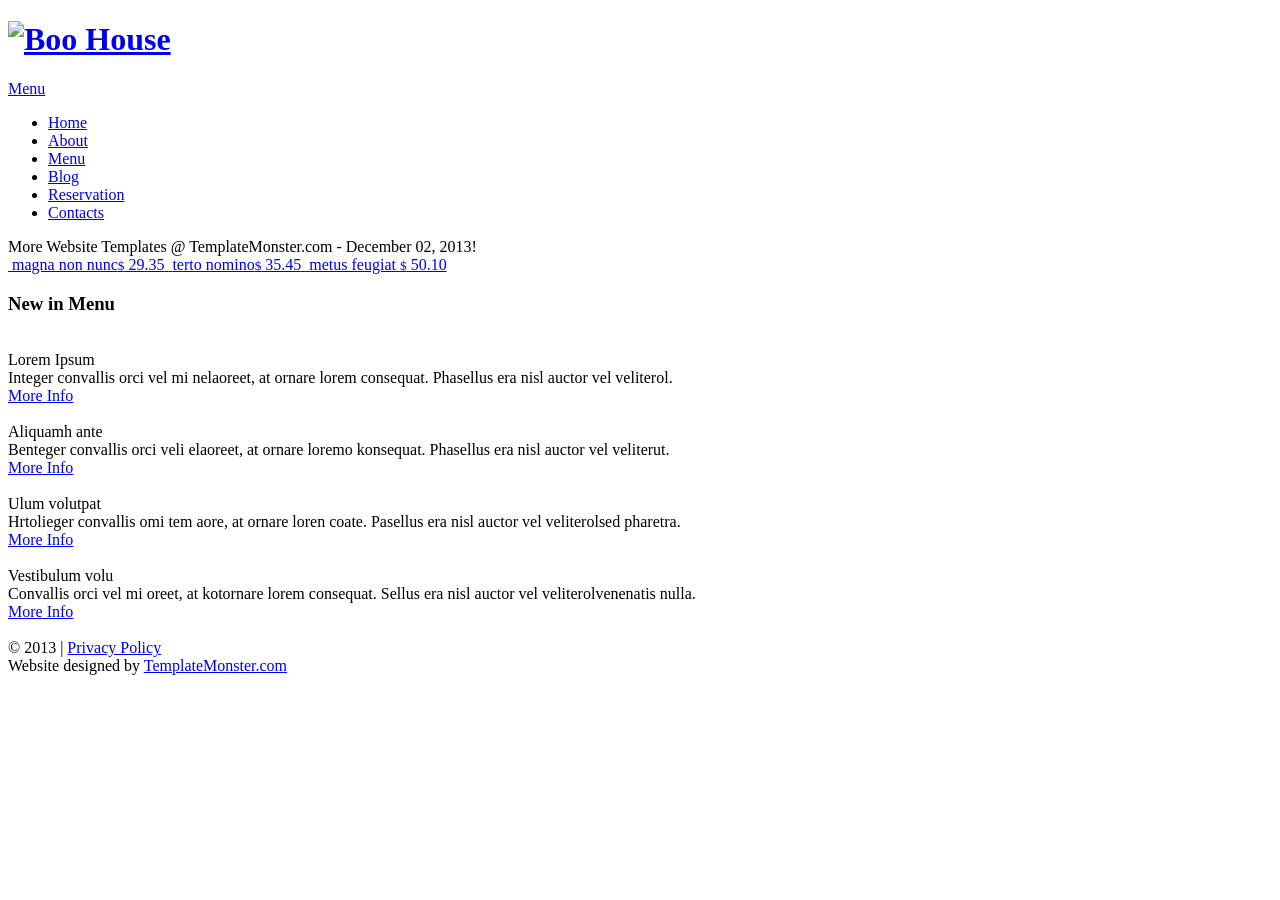
==== Template/index.html @ 310373a4 "Add files via upload" ====
<!DOCTYPE html>
<html lang="en">
     <head>
     <title>Home</title>
     <meta charset="utf-8">
     <link rel="icon" href="images/favicon.ico">
     <link rel="shortcut icon" href="images/favicon.ico" />
     <link rel="stylesheet" href="css/style.css">
     <script src="js/jquery.js"></script>
     <script src="js/jquery-migrate-1.1.1.js"></script>
     <script src="js/jquery.equalheights.js"></script>
     <script src="js/jquery.ui.totop.js"></script>
     <script src="js/jquery.easing.1.3.js"></script>
     <script>
        $(document).ready(function(){
          $( ".block1" ).mouseover(function() {
            $(this).addClass( "blur" );
          });
          $( ".block1" ).mouseout(function() {
            $(this).removeClass( "blur" );
          });
          $().UItoTop({ easingType: 'easeOutQuart' });
        }) 
     </script>
     <!--[if lt IE 8]>
       <div style=' clear: both; text-align:center; position: relative;'>
         <a href="http://windows.microsoft.com/en-US/internet-explorer/products/ie/home?ocid=ie6_countdown_bannercode">
           <img src="http://storage.ie6countdown.com/assets/100/images/banners/warning_bar_0000_us.jpg" border="0" height="42" width="820" alt="You are using an outdated browser. For a faster, safer browsing experience, upgrade for free today." />
         </a>
    <![endif]-->
    <!--[if lt IE 9]>
    
      <script src="js/html5shiv.js"></script>
      <link rel="stylesheet" media="screen" href="css/ie.css">
    <![endif]-->
    <!--[if lt IE 10]>
      <link rel="stylesheet" media="screen" href="css/ie1.css">
    <![endif]-->
    
     </head>
     <body class="page1">

<!--==============================header=================================-->
 <header> 
  <div class="container_12">
   <div class="grid_12"> 
    <div class="socials">
      <a href="#"></a>
      <a href="#"></a>
      <a href="#"></a>
      <a href="#" class="last"></a>
    </div>
    <h1><a href="index.html"><img src="images/logo.png" alt="Boo House"></a> </h1>
    <div class="menu_block">


    <nav id="bt-menu" class="bt-menu">
        <a href="#" class="bt-menu-trigger"><span>Menu</span></a>
        <ul>
          <li class="current bt-icon "><a href="index.html">Home</a></li>
         <li class="bt-icon"><a href="index-1.html">About</a></li>
         <li class="bt-icon"><a href="index-2.html">Menu</a></li>
         <li class="bt-icon"><a href="index-3.html">Blog</a></li>
         <li class="bt-icon"><a href="index-4.html">Reservation</a></li>
         <li class="bt-icon"><a href="index-5.html">Contacts</a></li>
        </ul>
      </nav>
    
 <div class="clear"></div>
</div>
<div class="clear"></div>
          </div>
      </div>
</header>

<!--==============================Content=================================-->

<div class="content"><div class="ic">More Website Templates @ TemplateMonster.com - December 02, 2013!</div>
<a href="index-2.html" class="block1">
  <img src="images/blur_img1.jpg" alt="">
  <span class="price"><span>magna non nunc</span><span><small>$</small> 29.35</span><strong></strong></span>
</a>
<a href="index-2.html" class="block1">
  <img src="images/blur_img2.jpg" alt="">
  <span class="price"><span>terto nomino</span><span><small>$</small> 35.45</span><strong></strong></span>
</a>
<a href="index-2.html" class="block1">
  <img src="images/blur_img3.jpg" alt="">
  <span class="price"><span>metus feugiat</span>
<span><small>$</small> 50.10</span><strong></strong></span>
</a>

  <div class="container_12">
    <div class="grid_12">
      <h3>New in Menu</h3>
    </div>
    <div class="grid_3">
      <div class="box maxheight">
        <img src="images/box_img1.jpg" alt="">
        <div class="title">Lorem Ipsum</div>
        Integer convallis orci vel mi nelaoreet, at ornare lorem consequat. Phasellus era nisl auctor vel veliterol. 
        <br>
        <a href="#">More Info</a>
      </div>
    </div>
    <div class="grid_3">
      <div class="box maxheight">
        <img src="images/box_img2.jpg" alt="">
        <div class="title">Aliquamh ante</div>
        Benteger convallis orci veli elaoreet, at ornare loremo konsequat. Phasellus era nisl auctor vel veliterut. 
        <br>
        <a href="#">More Info</a>
      </div>
    </div>
    <div class="grid_3">
      <div class="box maxheight">
        <img src="images/box_img3.jpg" alt="">
        <div class="title">Ulum volutpat</div>
        Hrtolieger convallis omi tem aore, at ornare loren coate. Pasellus era nisl auctor vel veliterolsed pharetra. 
        <br>
        <a href="#">More Info</a>
      </div>
    </div>
    <div class="grid_3">
      <div class="box maxheight">
        <img src="images/box_img4.jpg" alt="">
        <div class="title">Vestibulum volu</div>
        Convallis orci vel mi oreet, at kotornare lorem consequat. Sellus era nisl auctor vel veliterolvenenatis nulla. 
        <br>
        <a href="#">More Info</a>
      </div>
    </div>
  </div>
</div>

<!--==============================footer=================================-->

<footer>    
  <div class="container_12">
    <div class="grid_6 prefix_3">
      <a href="index.html" class="f_logo"><img src="images/f_logo.png" alt=""></a>
      <div class="copy">
      &copy; 2013 | <a href="#">Privacy Policy</a> <br> Website   designed by <a href="http://www.templatemonster.com/" rel="nofollow">TemplateMonster.com</a>
      </div>
    </div>
  </div>
</footer>
     <script>
      $(document).ready(function(){ 
         $(".bt-menu-trigger").toggle( 
          function(){
            $('.bt-menu').addClass('bt-menu-open'); 
          }, 
          function(){
            $('.bt-menu').removeClass('bt-menu-open'); 
          } 
        ); 
      }) 
    </script>
</body>
</html>
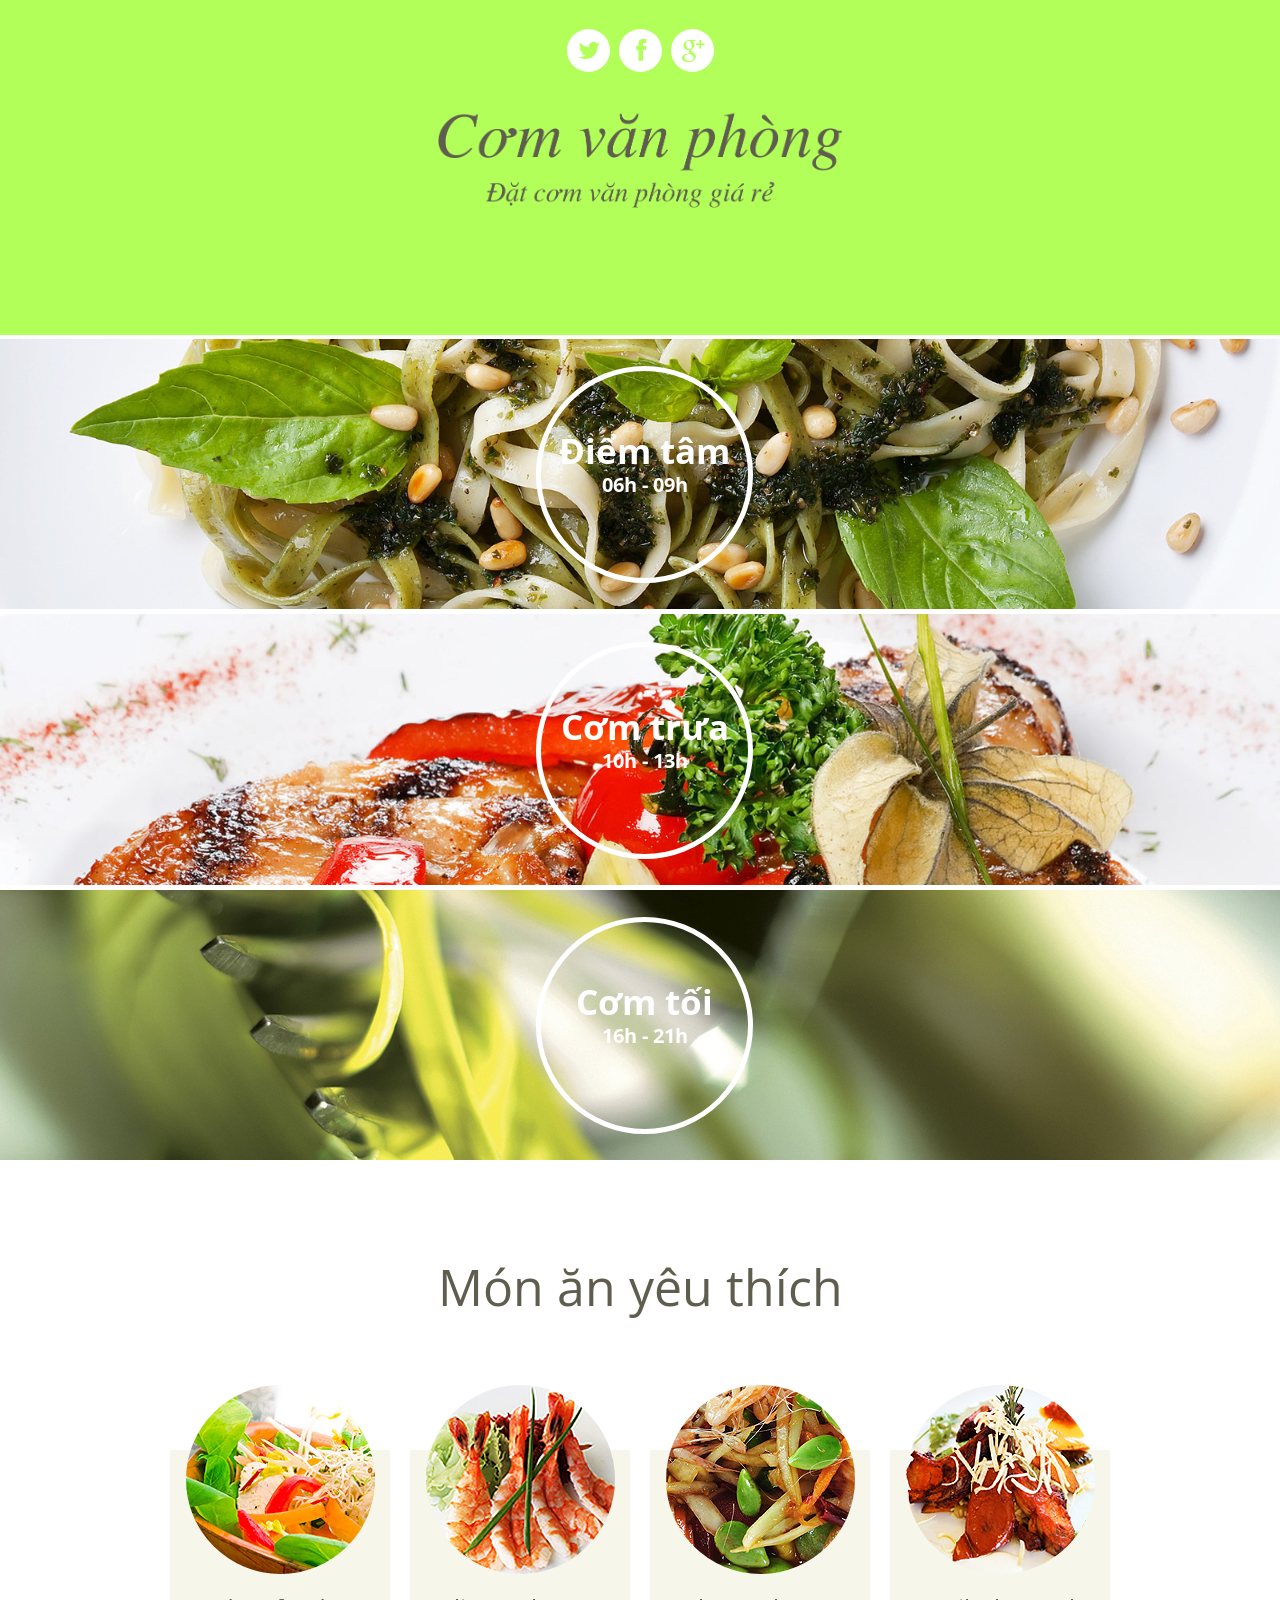
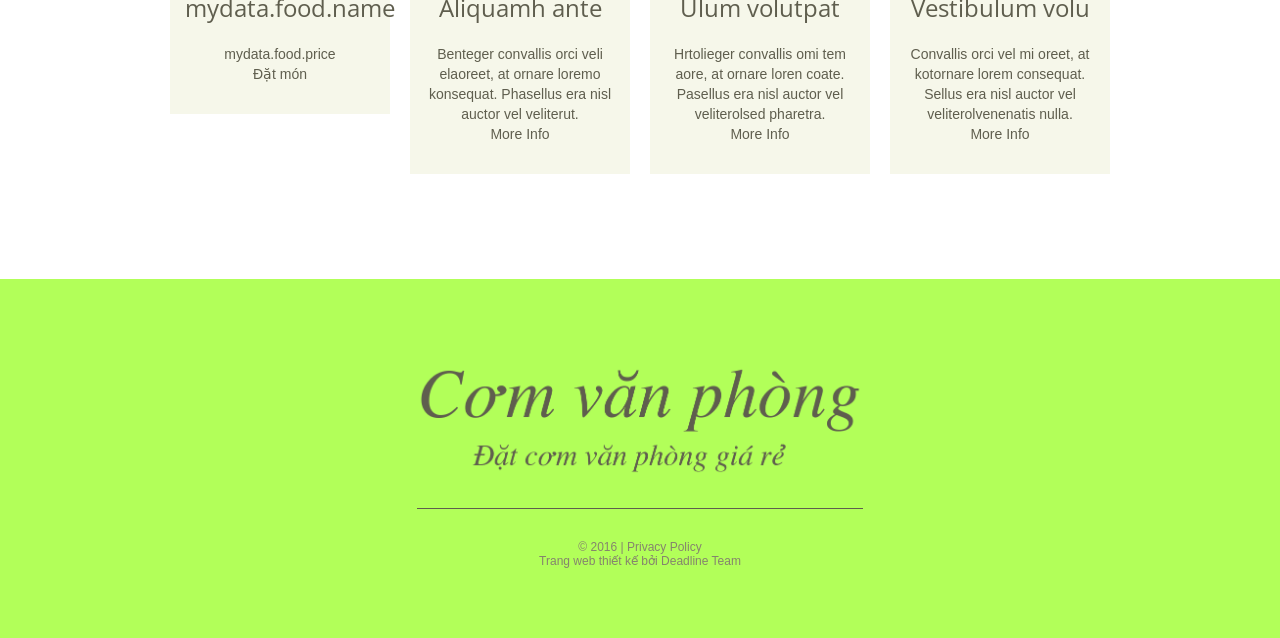
==== commit e08fea87: "Delete Cap Nhat Giao Dien" ====
--- a/Template/index.html
+++ b/Template/index.html
@@ -1,161 +1,159 @@
-<!DOCTYPE html>
-<html lang="en">
-     <head>
-     <title>Home</title>
-     <meta charset="utf-8">
-     <link rel="icon" href="images/favicon.ico">
-     <link rel="shortcut icon" href="images/favicon.ico" />
-     <link rel="stylesheet" href="css/style.css">
-     <script src="js/jquery.js"></script>
-     <script src="js/jquery-migrate-1.1.1.js"></script>
-     <script src="js/jquery.equalheights.js"></script>
-     <script src="js/jquery.ui.totop.js"></script>
-     <script src="js/jquery.easing.1.3.js"></script>
-     <script>
-        $(document).ready(function(){
-          $( ".block1" ).mouseover(function() {
-            $(this).addClass( "blur" );
-          });
-          $( ".block1" ).mouseout(function() {
-            $(this).removeClass( "blur" );
-          });
-          $().UItoTop({ easingType: 'easeOutQuart' });
-        }) 
-     </script>
-     <!--[if lt IE 8]>
-       <div style=' clear: both; text-align:center; position: relative;'>
-         <a href="http://windows.microsoft.com/en-US/internet-explorer/products/ie/home?ocid=ie6_countdown_bannercode">
-           <img src="http://storage.ie6countdown.com/assets/100/images/banners/warning_bar_0000_us.jpg" border="0" height="42" width="820" alt="You are using an outdated browser. For a faster, safer browsing experience, upgrade for free today." />
-         </a>
-    <![endif]-->
-    <!--[if lt IE 9]>
-    
-      <script src="js/html5shiv.js"></script>
-      <link rel="stylesheet" media="screen" href="css/ie.css">
-    <![endif]-->
-    <!--[if lt IE 10]>
-      <link rel="stylesheet" media="screen" href="css/ie1.css">
-    <![endif]-->
-    
-     </head>
-     <body class="page1">
-
-<!--==============================header=================================-->
- <header> 
-  <div class="container_12">
-   <div class="grid_12"> 
-    <div class="socials">
-      <a href="#"></a>
-      <a href="#"></a>
-      <a href="#"></a>
-      <a href="#" class="last"></a>
-    </div>
-    <h1><a href="index.html"><img src="images/logo.png" alt="Boo House"></a> </h1>
-    <div class="menu_block">
-
-
-    <nav id="bt-menu" class="bt-menu">
-        <a href="#" class="bt-menu-trigger"><span>Menu</span></a>
-        <ul>
-          <li class="current bt-icon "><a href="index.html">Home</a></li>
-         <li class="bt-icon"><a href="index-1.html">About</a></li>
-         <li class="bt-icon"><a href="index-2.html">Menu</a></li>
-         <li class="bt-icon"><a href="index-3.html">Blog</a></li>
-         <li class="bt-icon"><a href="index-4.html">Reservation</a></li>
-         <li class="bt-icon"><a href="index-5.html">Contacts</a></li>
-        </ul>
-      </nav>
-    
- <div class="clear"></div>
-</div>
-<div class="clear"></div>
-          </div>
-      </div>
-</header>
-
-<!--==============================Content=================================-->
-
-<div class="content"><div class="ic">More Website Templates @ TemplateMonster.com - December 02, 2013!</div>
-<a href="index-2.html" class="block1">
-  <img src="images/blur_img1.jpg" alt="">
-  <span class="price"><span>magna non nunc</span><span><small>$</small> 29.35</span><strong></strong></span>
-</a>
-<a href="index-2.html" class="block1">
-  <img src="images/blur_img2.jpg" alt="">
-  <span class="price"><span>terto nomino</span><span><small>$</small> 35.45</span><strong></strong></span>
-</a>
-<a href="index-2.html" class="block1">
-  <img src="images/blur_img3.jpg" alt="">
-  <span class="price"><span>metus feugiat</span>
-<span><small>$</small> 50.10</span><strong></strong></span>
-</a>
-
-  <div class="container_12">
-    <div class="grid_12">
-      <h3>New in Menu</h3>
-    </div>
-    <div class="grid_3">
-      <div class="box maxheight">
-        <img src="images/box_img1.jpg" alt="">
-        <div class="title">Lorem Ipsum</div>
-        Integer convallis orci vel mi nelaoreet, at ornare lorem consequat. Phasellus era nisl auctor vel veliterol. 
-        <br>
-        <a href="#">More Info</a>
-      </div>
-    </div>
-    <div class="grid_3">
-      <div class="box maxheight">
-        <img src="images/box_img2.jpg" alt="">
-        <div class="title">Aliquamh ante</div>
-        Benteger convallis orci veli elaoreet, at ornare loremo konsequat. Phasellus era nisl auctor vel veliterut. 
-        <br>
-        <a href="#">More Info</a>
-      </div>
-    </div>
-    <div class="grid_3">
-      <div class="box maxheight">
-        <img src="images/box_img3.jpg" alt="">
-        <div class="title">Ulum volutpat</div>
-        Hrtolieger convallis omi tem aore, at ornare loren coate. Pasellus era nisl auctor vel veliterolsed pharetra. 
-        <br>
-        <a href="#">More Info</a>
-      </div>
-    </div>
-    <div class="grid_3">
-      <div class="box maxheight">
-        <img src="images/box_img4.jpg" alt="">
-        <div class="title">Vestibulum volu</div>
-        Convallis orci vel mi oreet, at kotornare lorem consequat. Sellus era nisl auctor vel veliterolvenenatis nulla. 
-        <br>
-        <a href="#">More Info</a>
-      </div>
-    </div>
-  </div>
-</div>
-
-<!--==============================footer=================================-->
-
-<footer>    
-  <div class="container_12">
-    <div class="grid_6 prefix_3">
-      <a href="index.html" class="f_logo"><img src="images/f_logo.png" alt=""></a>
-      <div class="copy">
-      &copy; 2013 | <a href="#">Privacy Policy</a> <br> Website   designed by <a href="http://www.templatemonster.com/" rel="nofollow">TemplateMonster.com</a>
-      </div>
-    </div>
-  </div>
-</footer>
-     <script>
-      $(document).ready(function(){ 
-         $(".bt-menu-trigger").toggle( 
-          function(){
-            $('.bt-menu').addClass('bt-menu-open'); 
-          }, 
-          function(){
-            $('.bt-menu').removeClass('bt-menu-open'); 
-          } 
-        ); 
-      }) 
-    </script>
-</body>
+<!DOCTYPE html>
+<html lang="en">
+     <head>
+     <title>Home</title>
+     <meta charset="utf-8">
+     <link rel="icon" href="images/favicon.ico">
+     <link rel="shortcut icon" href="images/favicon.ico" />
+     <link rel="stylesheet" href="css/style.css">
+     <script src="js/jquery.js"></script>
+     <script src="js/jquery-migrate-1.1.1.js"></script>
+     <script src="js/jquery.equalheights.js"></script>
+     <script src="js/jquery.ui.totop.js"></script>
+     <script src="js/jquery.easing.1.3.js"></script>
+     <script>
+        $(document).ready(function(){
+          $( ".block1" ).mouseover(function() {
+            $(this).addClass( "blur" );
+          });
+          $( ".block1" ).mouseout(function() {
+            $(this).removeClass( "blur" );
+          });
+          $().UItoTop({ easingType: 'easeOutQuart' });
+        }) 
+     </script>
+     <!--[if lt IE 8]>
+       <div style=' clear: both; text-align:center; position: relative;'>
+         <a href="http://windows.microsoft.com/en-US/internet-explorer/products/ie/home?ocid=ie6_countdown_bannercode">
+           <img src="http://storage.ie6countdown.com/assets/100/images/banners/warning_bar_0000_us.jpg" border="0" height="42" width="820" alt="You are using an outdated browser. For a faster, safer browsing experience, upgrade for free today." />
+         </a>
+    <![endif]-->
+    <!--[if lt IE 9]>
+    
+      <script src="js/html5shiv.js"></script>
+      <link rel="stylesheet" media="screen" href="css/ie.css">
+    <![endif]-->
+    <!--[if lt IE 10]>
+      <link rel="stylesheet" media="screen" href="css/ie1.css">
+    <![endif]-->
+    
+     </head>
+     <body class="page1">
+
+<!--==============================header=================================-->
+ <header> 
+  <div class="container_12">
+   <div class="grid_12"> 
+    <div class="socials">
+      <a href="#"></a>
+      <a href="#"></a>
+      <a href="#"></a>
+    </div>
+    <h1><a href="index.html"><img src="images/logo.png" alt="Boo House"></a> </h1>
+    <div class="menu_block">
+
+
+    <nav id="bt-menu" class="bt-menu">
+        <a href="#" class="bt-menu-trigger"><span>Menu</span></a>
+        <ul>
+          <li class="current bt-icon "><a href="index.html">Trang chủ</a></li>
+         <li class="bt-icon"><a href="index_menu.html">Thực đơn</a></li>
+         
+         <li class="bt-icon"><a href="index_reservation.html">Đặt món</a></li>
+         <li class="bt-icon"><a href="index_contact.html">Liên hệ</a></li>
+        </ul>
+      </nav>
+    
+ <div class="clear"></div>
+</div>
+<div class="clear"></div>
+          </div>
+      </div>
+</header>
+
+<!--==============================Content=================================-->
+
+<div class="content">
+<a href="index_menu.html" class="block1">
+  <img src="images/blur_img1.jpg" alt="">
+  <span class="price"><span>Điểm tâm</span><span>06h - 09h</span><strong></strong></span>
+</a>
+<a href="index_menu.html" class="block1">
+  <img src="images/blur_img2.jpg" alt="">
+  <span class="price"><span>Cơm trưa</span><span>10h - 13h</span><strong></strong></span>
+</a>
+<a href="index_menu.html" class="block1">
+  <img src="images/blur_img3.jpg" alt="">
+  <span class="price"><span>Cơm tối</span>
+<span>16h - 21h</span><strong></strong></span>
+</a>
+
+  <div class="container_12">
+    <div class="grid_12">
+      <h3>Món ăn yêu thích</h3>
+    </div>
+    <div class="grid_3">
+      <div class="box maxheight">
+        <img src="images/box_img1.jpg" alt="mydata.food.img">
+        <div class="title">mydata.food.name</div>
+        mydata.food.price 
+        <br>
+        <a href="#">Đặt món</a>
+      </div>
+    </div>
+    <div class="grid_3">
+      <div class="box maxheight">
+        <img src="images/box_img2.jpg" alt="">
+        <div class="title">Aliquamh ante</div>
+        Benteger convallis orci veli elaoreet, at ornare loremo konsequat. Phasellus era nisl auctor vel veliterut. 
+        <br>
+        <a href="#">More Info</a>
+      </div>
+    </div>
+    <div class="grid_3">
+      <div class="box maxheight">
+        <img src="images/box_img3.jpg" alt="">
+        <div class="title">Ulum volutpat</div>
+        Hrtolieger convallis omi tem aore, at ornare loren coate. Pasellus era nisl auctor vel veliterolsed pharetra. 
+        <br>
+        <a href="#">More Info</a>
+      </div>
+    </div>
+    <div class="grid_3">
+      <div class="box maxheight">
+        <img src="images/box_img4.jpg" alt="">
+        <div class="title">Vestibulum volu</div>
+        Convallis orci vel mi oreet, at kotornare lorem consequat. Sellus era nisl auctor vel veliterolvenenatis nulla. 
+        <br>
+        <a href="#">More Info</a>
+      </div>
+    </div>
+  </div>
+</div>
+
+<!--==============================footer=================================-->
+
+<footer>    
+  <div class="container_12">
+    <div class="grid_6 prefix_3">
+      <a href="index.html" class="f_logo"><img src="images/f_logo.png" alt=""></a>
+      <div class="copy">
+      &copy; 2016 | Privacy Policy <br> Trang web thiết kế bởi <a href="https://www.facebook.com/ThaiNguyen1708" rel="nofollow">Deadline Team</a>
+      </div>
+    </div>
+  </div>
+</footer>
+     <script>
+      $(document).ready(function(){ 
+         $(".bt-menu-trigger").toggle( 
+          function(){
+            $('.bt-menu').addClass('bt-menu-open'); 
+          }, 
+          function(){
+            $('.bt-menu').removeClass('bt-menu-open'); 
+          } 
+        ); 
+      }) 
+    </script>
+</body>
 </html>
--- a/Template/css/style.css
+++ b/Template/css/style.css
@@ -0,0 +1,1194 @@
+/**/
+@import url(//fonts.googleapis.com/css?family=Open+Sans:300,400,700);
+/*       'Open Sans', sans-serif     */
+
+
+@import "../css/reset.css";
+@import "../css/grid.css";
+@import "../css/menu.css";
+
+@import "../css/font-awesome.css";
+
+input {
+	outline:  none !important;
+	border-radius: 0 !important;	 
+}
+
+
+html {
+	width: 100%;
+}
+
+ a[href^="tel:"] {
+color: inherit;
+text-decoration:none;
+}
+
+* {
+	-webkit-text-size-adjust: none;
+}
+
+
+body {
+	font: 14px/20px  Arial, Helvetica, sans-serif;
+	color:#5f5e4e;
+	background-color: #B2FF59;
+	position:relative;
+	min-width:960px;
+}
+
+.ic {
+	border:0;
+	float:right;
+	background:#fff;
+	color:#f00;
+	width:50%;
+	line-height:10px;
+	font-size:10px;
+	margin:-220% 0 0 0;
+	overflow:hidden;
+	padding:0
+}
+
+h1, h2, h3, h4, h5, h6 {
+	font-weight: normal;
+	font-family: 'Open Sans', sans-serif ;
+	color: #009fb3;
+
+}
+
+h3 {
+	font-size: 50px;
+	line-height: 50px;
+	color: #5f5e4e;
+	padding-top: 98px;
+	margin-bottom: 49px;
+}
+
+.page1 h3 {
+	text-align: center;
+	padding-top: 97px;
+	margin-bottom: 138px;
+}
+
+h3.head1 {
+	text-align: center;
+	padding-top: 91px;
+	margin-bottom: 136px;
+}
+
+h3.head2 {
+	text-align: center;
+	padding-top: 96px;
+	margin-bottom: 47px;
+}
+
+h3.head3 {
+	font-size: 36px;
+	padding-top: 93px;
+	margin-bottom: 42px;
+}
+
+ul.list+h3.head3 {
+	padding-top: 40px;
+}
+
+p {
+	margin-bottom: 20px;
+}
+
+img {
+	max-width: 100%;
+}
+
+address {
+	font-style: normal;
+}
+ul {
+	padding: 0;
+	margin: 0;
+	list-style: none;
+}
+
+ul.list {
+	padding-top: 3px;
+}
+
+ul.list li {
+	padding-left: 33px;
+	background: url(../images/marker.png) 0 6px no-repeat;
+
+}
+ul.list li+li {
+
+}
+
+/*links*/
+
+a {
+	text-decoration: none;
+	color: inherit;
+	outline: none;
+	transition: 0.5s ease;
+	-o-transition: 0.5s ease;
+	-webkit-transition: 0.5s ease;
+}
+
+a:hover {
+	color: #d9c381;
+	
+}
+
+/*preclass*/
+
+.mb0 {
+	margin-bottom: 0px !important;
+}
+.m0 {
+	margin: 0 !important;
+}
+
+.mb1  {
+	margin-bottom: 25px !important;
+}
+
+.ind1 {
+	margin-top: 11px;
+}
+
+.pad0 {
+	padding: 0 !important;
+}
+
+
+.pt0 {
+	padding-top: 0;
+}
+
+.img_inner {
+	max-width: 100%;
+	 -moz-box-sizing: border-box;
+ -webkit-box-sizing: border-box;
+ -o-box-sizing: border-box;
+ box-sizing: border-box;
+	margin-bottom: 19px;
+ position: relative;
+}
+
+.fleft {
+	float: left;
+	margin-right: 20px;
+	margin-top: 5px;	
+	margin-bottom: 0px;
+}
+
+.page1 .fleft {
+	margin-top: 1px;
+	margin-right: 22px;
+}
+
+.fright {
+	float: right !important;
+
+}
+
+.upp {
+	text-transform: uppercase;
+}
+
+.alright {
+	text-align: right;
+}
+.center {
+	text-align: center;
+}
+.wrapper, .extra_wrapper {
+	overflow: hidden;
+}
+.clear {
+	float: none !important;
+	clear: both;
+}
+
+
+/*header*/
+
+header {
+	display: block;
+	position: relative;
+	z-index: 999;
+	padding: 29px 0 21px;
+}
+
+
+h1 {
+	float: none;
+	z-index: 999;
+	font-size: 0;
+	text-align: center;
+	line-height: 0;
+	margin-bottom: 58px;
+
+}
+h1 a {
+	display: inline-block;
+	overflow: hidden;
+	width: 424px;
+	height: 126px;
+	text-indent: -999px;
+	transition: 0s ease;
+
+	-o-transition: 0s ease;
+	-webkit-transition: 0s ease;
+}
+
+h1 a img {
+	display: block;	
+}
+
+.socials {
+	margin-bottom: 27px;
+	text-align: center;
+	font-size: 0;
+	line-height: 0;
+}
+
+.socials a {
+	position: relative;
+	margin: 0 4px 0 5px;
+	border-radius: 500px;
+	background-color: #fff;
+	display: inline-block;
+	width: 43px;
+	height: 43px;
+	  color: #B2FF59;
+	  font: 24px/43px FontAwesome;
+}
+
+.socials a:first-child:after {
+	  content: '';
+	  font: 24px/43px FontAwesome;
+	  color: #B2FF59;
+	  width: 43px;
+	  height: 43px;
+	  text-align: center;
+	  position: absolute;
+	  left: 0;
+	  top: 0;
+	  z-index: 999;
+}
+
+.socials a:first-child+a:after {
+	  content: '';
+
+}
+
+.socials a:first-child+a+a:after {
+	  content: ' ';
+
+}
+
+
+.socials a.last {
+	background: url(../images/pint.png) center 0 no-repeat #fff;
+}
+
+.socials a:hover {
+	opacity: 0.5;
+}
+
+/*Content*/
+
+
+.content {
+	background-color: #fff;
+	padding-bottom: 113px;
+}
+
+.page1 .content {
+	padding-top: 4px;
+	padding-bottom: 105px;
+
+}
+
+.block1 {
+	margin-bottom: 5px;
+	position: relative;
+	text-align: center;
+	overflow: hidden;
+	display: block;
+}
+
+
+
+
+
+.block1 .price {
+	-moz-box-sizing: border-box;
+ -webkit-box-sizing: border-box;
+ -o-box-sizing: border-box;
+ box-sizing: border-box;
+	padding: 70px 0 67px;
+	left: 50%;
+	height: 217px;
+	display: block;
+	top: 50%;
+	overflow: hidden;
+	margin-top: -108px;
+	margin-left: -104px;
+	font: bold 35px/20px 'Open Sans', sans-serif;
+	color: #fff;
+	width: 217px;
+	position: absolute;
+	border: 5px solid #fff;
+	border-radius: 500px;
+}
+
+.block1 .price span+span {
+	padding-top: 14px;
+	font-size: 20px;
+	display: block;
+}
+
+.block1 .price small {
+font-size: 30px;
+position: relative;
+top: 2px;
+}
+
+.block1 .price * {
+	position: relative;
+	z-index: 10;
+}
+
+.block1 .price strong {
+	z-index: 0;
+	display: block;
+	position: absolute;
+	left: 0;
+	top: 0;
+	width: 100%;
+	border-radius: 500px;	
+	opacity: 0;
+	right: 0;
+	height: 100%;
+	background: url(../images/overlay.png) 0 0 repeat;
+	transition: 0.5s ease;
+	-o-transition: 0.5s ease;
+	-webkit-transition: 0.5s ease;
+}
+
+.block1:hover .price strong {
+	opacity: 1;
+
+}
+
+.block1:hover .price {
+	color: #4f4f4f;
+}
+
+.block1 img {
+	transition: 0.5s ease;
+	-o-transition: 0.5s ease;
+	-webkit-transition: 0.5s ease;
+}
+
+.block1.blur  img {
+	filter: url(../js/blur.svg#blur);
+}
+
+.block1:hover img {
+	-webkit-filter: blur(3px); 
+	-moz-filter: blur(3px); 
+	-o-filter: blur(3px); 
+	-ms-filter: blur(3px); 
+	filter:progid:DXImageTransform.Microsoft.Blur(PixelRadius='3'); 
+	filter: blur(3px)
+}
+
+.box {
+	padding: 0 15px 30px;
+	text-align: center;
+	background-color: #f6f7ea;
+}
+
+
+.box img {
+	border-radius: 500px;
+	margin-top: -65px;
+}
+
+.box .title {
+	padding-top: 24px;
+	margin-bottom: 26px;
+	font: 24px/20px 'Open Sans', sans-serif;
+}
+
+.box>div>a {
+	position: relative;
+	display: inline-block;
+	margin-top: 24px;
+	font: 300 16px/20px 'Open Sans', sans-serif;
+}
+
+.box>div>a:after {
+	display: block;
+	position: absolute;
+	content: '';
+	background: url(../images/link_marker.png) right 0 no-repeat;
+	right: -27px;
+	width: 16px;
+	height: 8px;
+	padding-right: 20px;
+	top: 7px;
+}
+
+.col1 {
+	color: #b39f63;
+}
+
+.col1 span a {
+	color: #000;
+}
+
+.col1 span a:hover {
+	color: inherit;
+}
+
+a.col1:hover, .col1>a:hover {
+	color: #000;
+}
+
+.pad1 {
+	padding-right: 40px;
+}
+
+.nav {
+	font-size: 0;
+	text-align: center;
+	line-height: 0;
+	margin-bottom: 3px;
+}
+
+.nav li {
+	margin: 0 11px;
+	display: inline-block;
+	font: 18px/20px 'Open Sans', sans-serif;
+}
+
+.nav li.selected {
+	color: #d9c381;
+}
+
+.col2 {
+	color: #d9c381;
+}
+
+.col3{
+	color: #5f5e4e;
+}
+
+.tab-content:after {
+	clear: both;
+}
+
+.col3 a:hover {
+	color: #d9c381;
+}
+.div-tabs  {
+	text-align: center;
+}
+
+.div-tabs .clear {
+}
+.div-tabs a.gal  {
+	margin-top: 52px;
+	
+	margin-bottom: 23px;
+}
+
+.div-tabs a.gal img {
+	border: 1px solid #f7f8ed;
+	border-radius: 500px;
+}
+
+.post {
+	overflow: hidden;
+}
+
+.post .fleft {
+	margin-top: 4px;
+}
+.post+.post {
+	margin-top: 53px;
+}
+.post .title {
+	font: 18px/20px 'Open Sans', sans-serif;
+	margin-bottom: 7px;
+}
+
+a.link1 {
+	font: 300 16px/20px 'Open Sans', sans-serif;
+	display: inline-block;
+	margin-top: 15px;
+}
+
+.post time {
+	position: relative;
+	top: 2px;
+}
+.post .col1 {
+	margin-bottom: 19px;
+}
+
+.post .col1 span {
+	display: inline-block;
+	background-color: #e9ddb7;
+	width: 1px;
+	height: 15px;
+	position: relative;
+	top: 4px;
+	margin: 0px 8px 0 8px;
+}
+
+.cont_phone {
+	color: #d9c381;
+	position: relative;
+	top: -1px;
+	font:  16px/20px 'Open Sans', sans-serif;
+}
+
+a.reserv {
+	color: #f6f7ea;
+	display: inline-block;
+	background-color: #9b9a87;
+	padding: 29px 20px 28px 18px;
+	margin-top: 54px;
+	font:  27px/27px 'Open Sans', sans-serif;
+}
+
+a.reserv:hover {
+	background-color: #D7D7B1;
+	color: #9b9a87;
+}
+
+a.reserv span {
+	font-size: 50px;
+	position: relative;
+	display: inline-block;
+	top: -4px;
+	margin-right: 2px;
+}
+
+.hours {
+	padding-left: 80px;
+	margin-top: 105px;
+	position: relative;
+	padding-top: 33px;
+	padding-bottom: 32px;
+	background-color: #f6f7ea;
+}
+
+.hours  div {
+	position: relative;
+	z-index: 10;
+}
+
+.hours  .title {
+	background-color: #f6f7ea;
+filter: progid:DXImageTransform.Microsoft.BasicImage(rotation=3);
+    -webkit-transform: rotate(-90deg); /* Chrome y Safari */
+   -moz-transform: rotate(-90deg); /* Firefox */
+	font:  36px/36px 'Open Sans', sans-serif;
+	position: absolute;
+	z-index: 1;
+	bottom: 0;
+	display: block;
+	left: 55px;
+	color: #85846d;
+	top: 0px;
+}
+
+.hours +h3.head3 {
+	padding-top: 41px;
+	padding-left: 24px;
+}
+
+.news {
+	overflow: hidden;
+	padding-top: 1px;
+}
+
+.news+.news {
+	margin-top: 23px;
+	padding-top: 20px;
+	border-top: 1px solid #f6f7ea;
+}
+
+.news time {
+	-moz-box-sizing: border-box;
+ -webkit-box-sizing: border-box;
+ -o-box-sizing: border-box;
+ box-sizing: border-box;
+	float: left;
+	padding-top: 9px;
+	display: block;
+	width: 57px;
+	margin-top: 5px;
+	color: #85846d;
+	height: 57px;
+	margin-right: 22px;
+	background-color: #f6f7ea;
+	border-radius: 500px;
+	text-align: center;
+}
+
+.news time span {display: block;
+	margin-top: -2px;
+font-size: 18px;}
+
+
+
+a.gal {
+	display: block;
+	position: relative;
+	
+	
+}
+
+a.gal span {
+	transition: 0.5s ease;
+	-o-transition: 0.5s ease;
+	-webkit-transition: 0.5s ease;
+	display: block;
+	position: absolute;
+	left: 0;
+	right: 0;
+	top: 0;
+	bottom: 0;
+	background: url(../images/magnify.png) -100% center no-repeat;
+}
+
+a.gal:hover span {
+	background-position: center center;
+}
+/****Map***/
+
+.map {
+}
+
+.map figure {
+
+	width: 100%;
+		 -moz-box-sizing: border-box;
+ -webkit-box-sizing: border-box;
+ -o-box-sizing: border-box;
+ box-sizing: border-box;
+ display: block;
+margin-bottom: 43px;
+
+}
+.map figure iframe {
+	width: 100%;
+	height: 325px;
+	max-width: 100%;
+}
+
+
+.map address {
+	overflow: hidden;
+	margin-bottom: 18px;
+
+}
+
+
+address dt {
+	margin-bottom: 20px;
+}
+
+
+address dd span {
+	min-width: 85px;
+	display: inline-block;
+	text-align: left;
+}
+
+#map {
+	width: 100%;
+	margin-top: 106px;
+	height: 350px;
+}
+
+.contact h3.head3 {
+	padding-top: 58px;
+	margin-bottom: 44px;
+}
+
+a.col2:hover {
+	color: #000;
+}
+
+/************Footer***********/
+
+footer {
+	padding: 75px 0 70px;
+	display: block;
+	color: #85846d;
+	font-size: 12px;
+	line-height: 14px;
+	text-align: center;
+}
+
+footer a:hover {
+	color: #5f5e4e;
+}
+
+.f_logo {
+	display: inline-block;
+	margin-bottom: 28px;
+}
+
+
+.copy {
+	padding-top: 31px;
+	margin: 0 7px;
+	border-top: 1px solid #5f5e4e;
+
+}
+
+#toTop {
+    background: url("../images/totop.png") no-repeat scroll left 0 rgba(0, 0, 0, 0);
+    border: medium none;
+    bottom: 70px;
+    display: none;
+    height: 55px;
+    width: 55px;
+    left: 58%;
+    margin-left: 500px;
+    overflow: hidden;
+    position: fixed;
+    text-decoration: none;
+    text-indent: -999px;
+    transition: all 0s ease 0s;
+    z-index: 20;
+}
+#toTop:hover {
+    background-position: right 0;
+    outline: medium none;
+}
+#TABLE_1 {
+    box-sizing: border-box;
+    color: rgb(51, 51, 51);
+    height: 105px;
+    max-width: 100%;
+    width: 940px;
+    perspective-origin: 470px 52.5px;
+    transform-origin: 470px 52.5px;
+    background: rgb(223, 223, 221) none repeat scroll 0% 0% / auto padding-box border-box;
+    border-spacing: 1px 1px;
+    font: normal normal normal normal 13px / 18.5714px Arial;
+    outline: rgb(51, 51, 51) none 0px;
+}/*#TABLE_1*/
+
+#THEAD_2 {
+    box-sizing: border-box;
+    color: rgb(51, 51, 51);
+    height: 36px;
+    width: 940px;
+    perspective-origin: 470px 18px;
+    transform-origin: 470px 18px;
+    border: 0px none rgb(128, 128, 128);
+    border-spacing: 1px 1px;
+    font: normal normal normal normal 13px / 18.5714px Arial;
+    outline: rgb(51, 51, 51) none 0px;
+}/*#THEAD_2*/
+
+#TR_3 {
+    box-sizing: border-box;
+    color: rgb(51, 51, 51);
+    height: 34px;
+    vertical-align: middle;
+    width: 940px;
+    perspective-origin: 470px 17px;
+    transform-origin: 470px 17px;
+    border: 0px none rgb(128, 128, 128);
+    border-spacing: 1px 1px;
+    font: normal normal normal normal 13px / 18.5714px Arial;
+    outline: rgb(51, 51, 51) none 0px;
+}/*#TR_3*/
+
+#TH_4 {
+    box-sizing: border-box;
+    color: rgb(51, 51, 51);
+    height: 34px;
+    text-align: left;
+    vertical-align: middle;
+    width: 567px;
+    perspective-origin: 283.5px 17px;
+    transform-origin: 283.5px 17px;
+    background: rgb(238, 238, 238) none repeat scroll 0% 0% / auto padding-box border-box;
+    border-top: 0px none rgb(51, 51, 51);
+    border-right: 0px none rgb(51, 51, 51);
+    border-bottom: 0px solid rgb(221, 221, 221);
+    border-left: 0px none rgb(51, 51, 51);
+    border-spacing: 1px 1px;
+    font: normal normal bold normal 13px / 18.5714px Arial;
+    outline: rgb(51, 51, 51) none 0px;
+    padding: 8px 8px 8px 10px;
+}/*#TH_4*/
+
+#TH_5 {
+    box-sizing: border-box;
+    color: rgb(51, 51, 51);
+    height: 34px;
+    vertical-align: middle;
+    width: 117px;
+    perspective-origin: 58.5px 17px;
+    transform-origin: 58.5px 17px;
+    background: rgb(238, 238, 238) none repeat scroll 0% 0% / auto padding-box border-box;
+    border-top: 0px none rgb(51, 51, 51);
+    border-right: 0px none rgb(51, 51, 51);
+    border-bottom: 0px solid rgb(221, 221, 221);
+    border-left: 0px none rgb(51, 51, 51);
+    border-spacing: 1px 1px;
+    font: normal normal bold normal 13px / 18.5714px Arial;
+    outline: rgb(51, 51, 51) none 0px;
+    padding: 8px;
+}/*#TH_5*/
+
+#TH_6 {
+    box-sizing: border-box;
+    color: rgb(51, 51, 51);
+    height: 34px;
+    vertical-align: middle;
+    width: 133px;
+    perspective-origin: 66.5px 17px;
+    transform-origin: 66.5px 17px;
+    background: rgb(238, 238, 238) none repeat scroll 0% 0% / auto padding-box border-box;
+    border-top: 0px none rgb(51, 51, 51);
+    border-right: 0px none rgb(51, 51, 51);
+    border-bottom: 0px solid rgb(221, 221, 221);
+    border-left: 0px none rgb(51, 51, 51);
+    border-spacing: 1px 1px;
+    font: normal normal bold normal 13px / 18.5714px Arial;
+    outline: rgb(51, 51, 51) none 0px;
+    padding: 8px;
+}/*#TH_6*/
+
+#TH_7 {
+    box-sizing: border-box;
+    color: rgb(51, 51, 51);
+    height: 34px;
+    vertical-align: middle;
+    width: 118px;
+    perspective-origin: 59px 17px;
+    transform-origin: 59px 17px;
+    background: rgb(238, 238, 238) none repeat scroll 0% 0% / auto padding-box border-box;
+    border-top: 0px none rgb(51, 51, 51);
+    border-right: 0px none rgb(51, 51, 51);
+    border-bottom: 0px solid rgb(221, 221, 221);
+    border-left: 0px none rgb(51, 51, 51);
+    border-spacing: 1px 1px;
+    font: normal normal bold normal 13px / 18.5714px Arial;
+    outline: rgb(51, 51, 51) none 0px;
+    padding: 8px;
+}/*#TH_7*/
+
+#TBODY_8 {
+    box-sizing: border-box;
+    color: rgb(51, 51, 51);
+    height: 69px;
+    width: 940px;
+    perspective-origin: 470px 34.5px;
+    transform-origin: 470px 34.5px;
+    border: 0px none rgb(128, 128, 128);
+    border-spacing: 1px 1px;
+    font: normal normal normal normal 13px / 18.5714px Arial;
+    outline: rgb(51, 51, 51) none 0px;
+}/*#TBODY_8*/
+
+#TR_9 {
+    box-sizing: border-box;
+    color: rgb(51, 51, 51);
+    height: 68px;
+    vertical-align: middle;
+    width: 940px;
+    perspective-origin: 470px 34px;
+    transform-origin: 470px 34px;
+    border: 0px none rgb(128, 128, 128);
+    border-spacing: 1px 1px;
+    font: normal normal normal normal 13px / 18.5714px Arial;
+    outline: rgb(51, 51, 51) none 0px;
+}/*#TR_9*/
+
+#TD_10 {
+    box-sizing: border-box;
+    color: rgb(51, 51, 51);
+    height: 68px;
+    text-align: left;
+    vertical-align: middle;
+    width: 567px;
+    perspective-origin: 283.5px 34px;
+    transform-origin: 283.5px 34px;
+    background: rgb(255, 255, 255) none repeat scroll 0% 0% / auto padding-box border-box;
+    border: 0px none rgb(51, 51, 51);
+    border-spacing: 1px 1px;
+    font: normal normal normal normal 13px / 18.5714px Arial;
+    outline: rgb(51, 51, 51) none 0px;
+    padding: 8px;
+}/*#TD_10*/
+
+#DIV_11 {
+    box-sizing: border-box;
+    color: rgb(102, 102, 102);
+    height: 44px;
+    text-align: left;
+    width: 551px;
+    perspective-origin: 275.5px 22px;
+    transform-origin: 275.5px 22px;
+    border: 0px none rgb(102, 102, 102);
+    border-spacing: 1px 1px;
+    font: normal normal normal normal 13px / 18.5714px Arial;
+    outline: rgb(102, 102, 102) none 0px;
+    overflow: hidden;
+}/*#DIV_11*/
+
+#A_12 {
+    box-sizing: border-box;
+    color: rgb(51, 122, 183);
+    display: block;
+    float: left;
+    height: 44px;
+    text-align: left;
+    text-decoration: none;
+    width: 70px;
+    perspective-origin: 35px 22px;
+    transform-origin: 35px 22px;
+    border: 0px none rgb(51, 122, 183);
+    border-spacing: 1px 1px;
+    font: normal normal normal normal 13px / 18.5714px Arial;
+    outline: rgb(51, 122, 183) none 0px;
+    padding: 0px 10px 0px 0px;
+}/*#A_12*/
+
+#IMG_13 {
+    box-sizing: border-box;
+    color: rgb(51, 122, 183);
+    height: 44.2813px;
+    text-align: left;
+    vertical-align: middle;
+    width: 60px;
+    perspective-origin: 30px 22.1406px;
+    transform-origin: 30px 22.1406px;
+    border: 0px none rgb(51, 122, 183);
+    border-spacing: 1px 1px;
+    font: normal normal normal normal 13px / 18.5714px Arial;
+    outline: rgb(51, 122, 183) none 0px;
+}/*#IMG_13*/
+
+#STRONG_14 {
+    box-sizing: border-box;
+    color: rgb(102, 102, 102);
+    text-align: left;
+    border: 0px none rgb(102, 102, 102);
+    border-spacing: 1px 1px;
+    font: normal normal bold normal 13px / 18.5714px Arial;
+    outline: rgb(102, 102, 102) none 0px;
+}/*#STRONG_14*/
+
+#INPUT_15, #INPUT_16 {
+    color: rgb(51, 51, 51);
+    display: none;
+    height: auto;
+    width: auto;
+    perspective-origin: 50% 50%;
+    transform-origin: 50% 50%;
+    background: rgba(0, 0, 0, 0) none repeat scroll 0% 0% / auto padding-box border-box;
+    border: 0px none rgb(51, 51, 51);
+    border-spacing: 1px 1px;
+    font: normal normal normal normal 13px / 18.5714px Arial;
+    outline: rgb(51, 51, 51) none 0px;
+    padding: 0px;
+}/*#INPUT_15, #INPUT_16*/
+
+#TD_17 {
+    box-sizing: border-box;
+    color: rgb(51, 51, 51);
+    height: 68px;
+    text-align: center;
+    vertical-align: middle;
+    width: 117px;
+    perspective-origin: 58.5px 34px;
+    transform-origin: 58.5px 34px;
+    background: rgb(255, 255, 255) none repeat scroll 0% 0% / auto padding-box border-box;
+    border: 0px none rgb(51, 51, 51);
+    border-spacing: 1px 1px;
+    font: normal normal normal normal 13px / 18.5714px Arial;
+    outline: rgb(51, 51, 51) none 0px;
+    padding: 8px;
+}/*#TD_17*/
+
+#SPAN_18, #SPAN_23 {
+    box-sizing: border-box;
+    color: rgb(210, 0, 0);
+    text-align: center;
+    border: 0px none rgb(210, 0, 0);
+    border-spacing: 1px 1px;
+    font: normal normal bold normal 13px / 18.5714px Arial;
+    outline: rgb(210, 0, 0) none 0px;
+}/*#SPAN_18, #SPAN_23*/
+
+#TD_19 {
+    box-sizing: border-box;
+    color: rgb(51, 51, 51);
+    height: 68px;
+    text-align: center;
+    vertical-align: middle;
+    width: 133px;
+    perspective-origin: 66.5px 34px;
+    transform-origin: 66.5px 34px;
+    background: rgb(255, 255, 255) none repeat scroll 0% 0% / auto padding-box border-box;
+    border: 0px none rgb(51, 51, 51);
+    border-spacing: 1px 1px;
+    font: normal normal normal normal 13px / 18.5714px Arial;
+    outline: rgb(51, 51, 51) none 0px;
+    padding: 8px;
+}/*#TD_19*/
+
+#INPUT_20 {
+    box-shadow: rgba(0, 0, 0, 0.0745098) 0px 1px 1px 0px inset;
+    color: rgb(85, 85, 85);
+    display: block;
+    height: 34px;
+    text-align: center;
+    width: 50px;
+    perspective-origin: 25px 17px;
+    transform-origin: 25px 17px;
+    border: 1px solid rgb(204, 204, 204);
+    border-radius: 4px 4px 4px 4px;
+    border-spacing: 1px 1px;
+    font: normal normal normal normal 14px / 20px Arial;
+    margin: 0px 33.5px;
+    outline: rgb(85, 85, 85) none 0px;
+    padding: 6px 12px;
+    transition: border-color 0.15s ease-in-out 0s, box-shadow 0.15s ease-in-out 0s;
+}/*#INPUT_20*/
+
+#A_21 {
+    box-sizing: border-box;
+    color: rgb(153, 153, 153);
+    cursor: pointer;
+    text-align: center;
+    border: 0px none rgb(153, 153, 153);
+    border-spacing: 1px 1px;
+    font: normal normal normal normal 11px / 15.7143px Arial;
+    outline: rgb(153, 153, 153) none 0px;
+}/*#A_21*/
+
+#TD_22 {
+    box-sizing: border-box;
+    color: rgb(51, 51, 51);
+    height: 68px;
+    text-align: center;
+    vertical-align: middle;
+    width: 118px;
+    perspective-origin: 59px 34px;
+    transform-origin: 59px 34px;
+    background: rgb(255, 255, 255) none repeat scroll 0% 0% / auto padding-box border-box;
+    border: 0px none rgb(51, 51, 51);
+    border-spacing: 1px 1px;
+    font: normal normal normal normal 13px / 18.5714px Arial;
+    outline: rgb(51, 51, 51) none 0px;
+    padding: 8px;
+}/*#TD_22*/
+
+#DIV_1 {
+    box-sizing: border-box;
+    color: rgb(102, 102, 102);
+    height: 45px;
+    width: 374px;
+    perspective-origin: 187px 9px;
+    transform-origin: 187px 9px;
+    border: 0px none rgb(102, 102, 102);
+    font: normal normal normal normal 13px / 18.5714px Arial;
+    margin: 10px -15px 10px;
+    outline: rgb(102, 102, 102) none 0px;
+    float: right;
+    margin-right: 20px;
+    border-top: 1px solid rgb(223, 223, 221);
+    border-bottom: 1px solid rgb(223, 223, 221);
+    padding-top: 15px;
+}/*#DIV_1*/
+#DIV_2 {
+    box-sizing: border-box;
+    color: rgb(102, 102, 102);
+    float: left;
+    height: 18px;
+    min-height: 1px;
+    position: relative;
+    width: 218.156px;
+    perspective-origin: 109.078px 9px;
+    transform-origin: 109.078px 9px;
+    border: 0px none rgb(102, 102, 102);
+    font: normal normal normal normal 13px / 18.5714px Arial;
+    outline: rgb(102, 102, 102) none 0px;
+    padding: 0px 15px;
+}/*#DIV_2*/
+
+#STRONG_3 {
+    box-sizing: border-box;
+    color: rgb(102, 102, 102);
+    text-transform: uppercase;
+    border: 0px none rgb(102, 102, 102);
+    font: normal normal bold normal 13px / 18.5714px Arial;
+    outline: rgb(102, 102, 102) none 0px;
+}/*#STRONG_3*/
+
+#DIV_4 {
+    box-sizing: border-box;
+    color: rgb(102, 102, 102);
+    float: left;
+    height: 18px;
+    min-height: 1px;
+    position: relative;
+    text-align: right;
+    width: 155.828px;
+    perspective-origin: 77.9063px 9px;
+    transform-origin: 77.9063px 9px;
+    border: 0px none rgb(102, 102, 102);
+    font: normal normal normal normal 13px / 18.5714px Arial;
+    outline: rgb(102, 102, 102) none 0px;
+    padding: 0px 15px;
+}/*#DIV_4*/
+
+#SPAN_5 {
+    box-sizing: border-box;
+    color: rgb(210, 0, 0);
+    text-align: right;
+    border: 0px none rgb(210, 0, 0);
+    font: normal normal bold normal 13px / 18.5714px Arial;
+    outline: rgb(210, 0, 0) none 0px;
+    margin-right: 12px;
+}/*#SPAN_5*/
+#A_1 {
+    box-sizing: border-box;
+    color: rgb(255, 255, 255);
+    display: block;
+  clear: right;
+    float: right;
+    height: 43px;
+    text-align: center;
+    text-decoration: none;
+    text-transform: uppercase;
+    width: 215px;
+    perspective-origin: 107.5px 21.5px;
+    transform-origin: 107.5px 21.5px;
+    background: rgb(240, 89, 34) none repeat scroll 0% 0% / auto padding-box border-box;
+    border: 0px none rgb(255, 255, 255);
+    font: normal normal normal normal 22px / 48px 'Myriad Pro';
+    outline: rgb(255, 255, 255) none 0px;
+    margin-top: 10px;
+    margin-right: 20px;
+}/*#A_1*/
+
+
--- a/Template/css/ie.css
+++ b/Template/css/ie.css
@@ -0,0 +1,38 @@
+/*.socials a, .box img, .div-tabs img
+{
+	behavior:url(js/PIE.htc);
+	position: relative;
+}
+
+.price, .block1 .price strong
+{
+	behavior:url(js/PIE.htc);
+}*/
+
+.block1 .price strong {
+	display: none;
+}
+
+.block1:hover .price strong {
+	display: block;
+}
+
+.socials a:hover, .camera_prev:hover, .camera_next:hover {
+	filter:progid:DXImageTransform.Microsoft.Alpha(opacity=50);
+}
+
+.block1 {
+	overflow: hidden;
+}
+
+a.gal:hover img{
+	filter:progid:DXImageTransform.Microsoft.Alpha(opacity=76);
+}
+
+.bt-menu ul {
+	display: none;
+}
+
+.bt-menu-open ul{
+	display: block !important;
+}
--- a/Template/css/ie1.css
+++ b/Template/css/ie1.css
@@ -0,0 +1,45 @@
+
+.block1 {
+	overflow: hidden;
+}
+
+.block1.blur img {
+	margin-left: 1px;
+}
+
+.hours .title {
+	top: 45px;
+	left: 12px !important;
+}
+
+.bt-menu-trigger span:before {
+	top: -7px;
+}
+
+.bt-menu-trigger span:after {
+	bottom: -7px;
+}
+
+.bt-menu-open span {
+	margin-top: -4px;
+}
+
+.bt-menu-open .bt-menu-trigger span:before {
+	top: -12px;
+	height: 7px !important;
+}
+
+.bt-menu-open .bt-menu-trigger span:after {
+	bottom: -12px;
+	height: 7px !important;
+}
+
+
+#form .invalid .error-message, #form .empty .empty-message {
+	display: block;
+}
+
+#form .error-message, #form .empty-message {
+	display: none;
+}
+
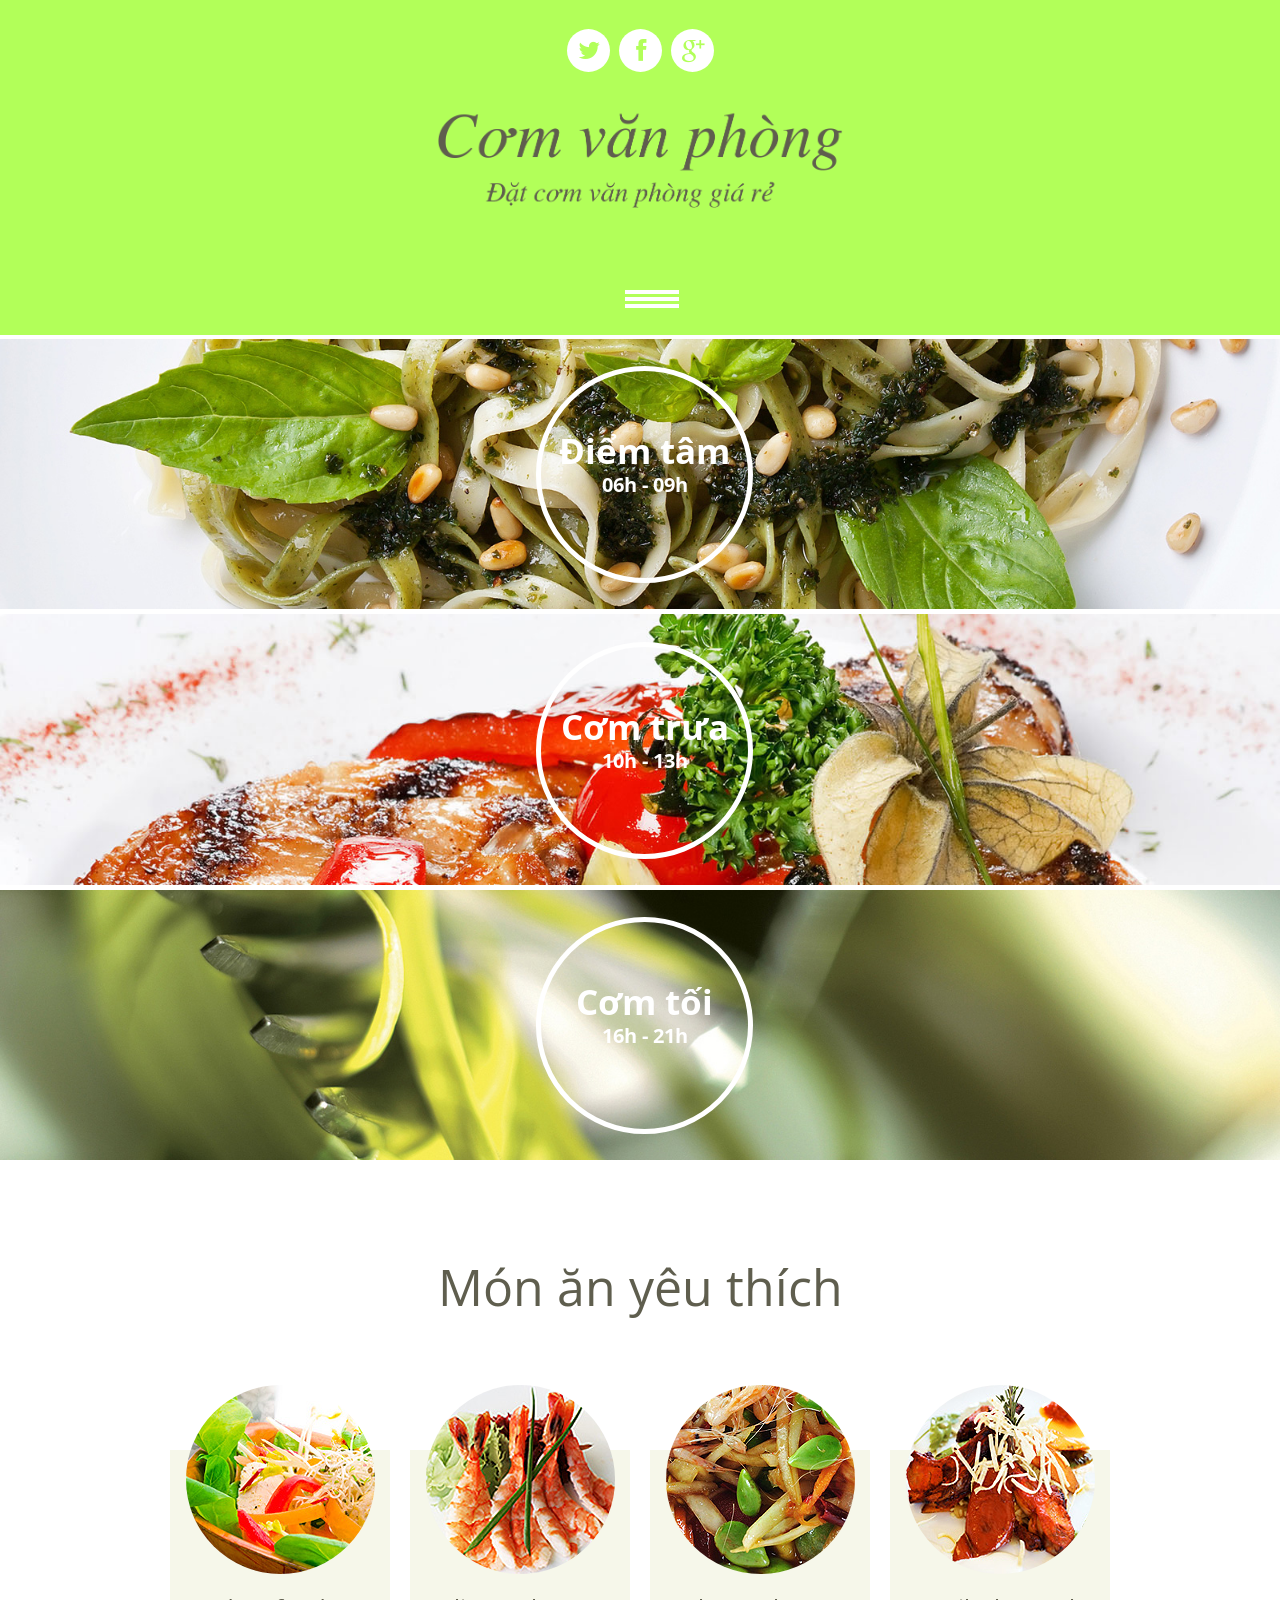
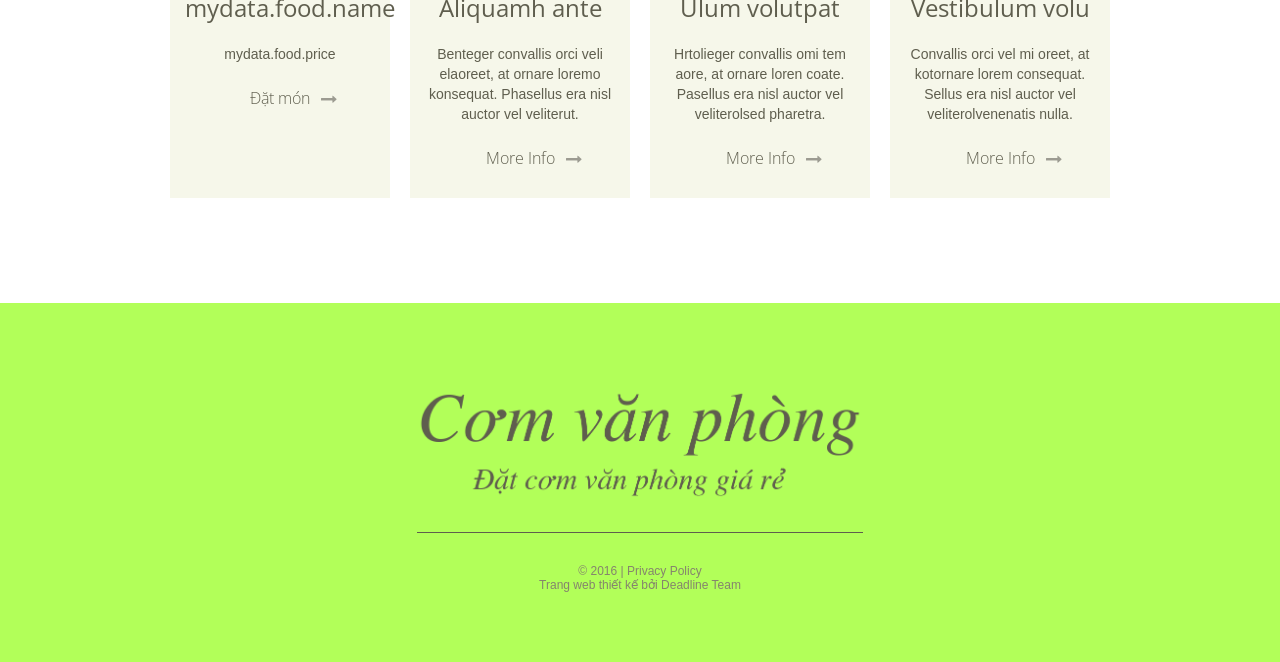
==== commit aae298e9: "Tool nhập liệu version 1.0" ====
--- a/Template/index.html
+++ b/Template/index.html
@@ -1,159 +1,159 @@
-<!DOCTYPE html>
-<html lang="en">
-     <head>
-     <title>Home</title>
-     <meta charset="utf-8">
-     <link rel="icon" href="images/favicon.ico">
-     <link rel="shortcut icon" href="images/favicon.ico" />
-     <link rel="stylesheet" href="css/style.css">
-     <script src="js/jquery.js"></script>
-     <script src="js/jquery-migrate-1.1.1.js"></script>
-     <script src="js/jquery.equalheights.js"></script>
-     <script src="js/jquery.ui.totop.js"></script>
-     <script src="js/jquery.easing.1.3.js"></script>
-     <script>
-        $(document).ready(function(){
-          $( ".block1" ).mouseover(function() {
-            $(this).addClass( "blur" );
-          });
-          $( ".block1" ).mouseout(function() {
-            $(this).removeClass( "blur" );
-          });
-          $().UItoTop({ easingType: 'easeOutQuart' });
-        }) 
-     </script>
-     <!--[if lt IE 8]>
-       <div style=' clear: both; text-align:center; position: relative;'>
-         <a href="http://windows.microsoft.com/en-US/internet-explorer/products/ie/home?ocid=ie6_countdown_bannercode">
-           <img src="http://storage.ie6countdown.com/assets/100/images/banners/warning_bar_0000_us.jpg" border="0" height="42" width="820" alt="You are using an outdated browser. For a faster, safer browsing experience, upgrade for free today." />
-         </a>
-    <![endif]-->
-    <!--[if lt IE 9]>
-    
-      <script src="js/html5shiv.js"></script>
-      <link rel="stylesheet" media="screen" href="css/ie.css">
-    <![endif]-->
-    <!--[if lt IE 10]>
-      <link rel="stylesheet" media="screen" href="css/ie1.css">
-    <![endif]-->
-    
-     </head>
-     <body class="page1">
-
-<!--==============================header=================================-->
- <header> 
-  <div class="container_12">
-   <div class="grid_12"> 
-    <div class="socials">
-      <a href="#"></a>
-      <a href="#"></a>
-      <a href="#"></a>
-    </div>
-    <h1><a href="index.html"><img src="images/logo.png" alt="Boo House"></a> </h1>
-    <div class="menu_block">
-
-
-    <nav id="bt-menu" class="bt-menu">
-        <a href="#" class="bt-menu-trigger"><span>Menu</span></a>
-        <ul>
-          <li class="current bt-icon "><a href="index.html">Trang chủ</a></li>
-         <li class="bt-icon"><a href="index_menu.html">Thực đơn</a></li>
-         
-         <li class="bt-icon"><a href="index_reservation.html">Đặt món</a></li>
-         <li class="bt-icon"><a href="index_contact.html">Liên hệ</a></li>
-        </ul>
-      </nav>
-    
- <div class="clear"></div>
-</div>
-<div class="clear"></div>
-          </div>
-      </div>
-</header>
-
-<!--==============================Content=================================-->
-
-<div class="content">
-<a href="index_menu.html" class="block1">
-  <img src="images/blur_img1.jpg" alt="">
-  <span class="price"><span>Điểm tâm</span><span>06h - 09h</span><strong></strong></span>
-</a>
-<a href="index_menu.html" class="block1">
-  <img src="images/blur_img2.jpg" alt="">
-  <span class="price"><span>Cơm trưa</span><span>10h - 13h</span><strong></strong></span>
-</a>
-<a href="index_menu.html" class="block1">
-  <img src="images/blur_img3.jpg" alt="">
-  <span class="price"><span>Cơm tối</span>
-<span>16h - 21h</span><strong></strong></span>
-</a>
-
-  <div class="container_12">
-    <div class="grid_12">
-      <h3>Món ăn yêu thích</h3>
-    </div>
-    <div class="grid_3">
-      <div class="box maxheight">
-        <img src="images/box_img1.jpg" alt="mydata.food.img">
-        <div class="title">mydata.food.name</div>
-        mydata.food.price 
-        <br>
-        <a href="#">Đặt món</a>
-      </div>
-    </div>
-    <div class="grid_3">
-      <div class="box maxheight">
-        <img src="images/box_img2.jpg" alt="">
-        <div class="title">Aliquamh ante</div>
-        Benteger convallis orci veli elaoreet, at ornare loremo konsequat. Phasellus era nisl auctor vel veliterut. 
-        <br>
-        <a href="#">More Info</a>
-      </div>
-    </div>
-    <div class="grid_3">
-      <div class="box maxheight">
-        <img src="images/box_img3.jpg" alt="">
-        <div class="title">Ulum volutpat</div>
-        Hrtolieger convallis omi tem aore, at ornare loren coate. Pasellus era nisl auctor vel veliterolsed pharetra. 
-        <br>
-        <a href="#">More Info</a>
-      </div>
-    </div>
-    <div class="grid_3">
-      <div class="box maxheight">
-        <img src="images/box_img4.jpg" alt="">
-        <div class="title">Vestibulum volu</div>
-        Convallis orci vel mi oreet, at kotornare lorem consequat. Sellus era nisl auctor vel veliterolvenenatis nulla. 
-        <br>
-        <a href="#">More Info</a>
-      </div>
-    </div>
-  </div>
-</div>
-
-<!--==============================footer=================================-->
-
-<footer>    
-  <div class="container_12">
-    <div class="grid_6 prefix_3">
-      <a href="index.html" class="f_logo"><img src="images/f_logo.png" alt=""></a>
-      <div class="copy">
-      &copy; 2016 | Privacy Policy <br> Trang web thiết kế bởi <a href="https://www.facebook.com/ThaiNguyen1708" rel="nofollow">Deadline Team</a>
-      </div>
-    </div>
-  </div>
-</footer>
-     <script>
-      $(document).ready(function(){ 
-         $(".bt-menu-trigger").toggle( 
-          function(){
-            $('.bt-menu').addClass('bt-menu-open'); 
-          }, 
-          function(){
-            $('.bt-menu').removeClass('bt-menu-open'); 
-          } 
-        ); 
-      }) 
-    </script>
-</body>
+<!DOCTYPE html>
+<html lang="en">
+     <head>
+     <title>Home</title>
+     <meta charset="utf-8">
+     <link rel="icon" href="images/favicon.ico">
+     <link rel="shortcut icon" href="images/favicon.ico" />
+     <link rel="stylesheet" href="css/style.css">
+     <script src="js/jquery.js"></script>
+     <script src="js/jquery-migrate-1.1.1.js"></script>
+     <script src="js/jquery.equalheights.js"></script>
+     <script src="js/jquery.ui.totop.js"></script>
+     <script src="js/jquery.easing.1.3.js"></script>
+     <script>
+        $(document).ready(function(){
+          $( ".block1" ).mouseover(function() {
+            $(this).addClass( "blur" );
+          });
+          $( ".block1" ).mouseout(function() {
+            $(this).removeClass( "blur" );
+          });
+          $().UItoTop({ easingType: 'easeOutQuart' });
+        }) 
+     </script>
+     <!--[if lt IE 8]>
+       <div style=' clear: both; text-align:center; position: relative;'>
+         <a href="http://windows.microsoft.com/en-US/internet-explorer/products/ie/home?ocid=ie6_countdown_bannercode">
+           <img src="http://storage.ie6countdown.com/assets/100/images/banners/warning_bar_0000_us.jpg" border="0" height="42" width="820" alt="You are using an outdated browser. For a faster, safer browsing experience, upgrade for free today." />
+         </a>
+    <![endif]-->
+    <!--[if lt IE 9]>
+    
+      <script src="js/html5shiv.js"></script>
+      <link rel="stylesheet" media="screen" href="css/ie.css">
+    <![endif]-->
+    <!--[if lt IE 10]>
+      <link rel="stylesheet" media="screen" href="css/ie1.css">
+    <![endif]-->
+    
+     </head>
+     <body class="page1">
+
+<!--==============================header=================================-->
+ <header> 
+  <div class="container_12">
+   <div class="grid_12"> 
+    <div class="socials">
+      <a href="#"></a>
+      <a href="#"></a>
+      <a href="#"></a>
+    </div>
+    <h1><a href="index.html"><img src="images/logo.png" alt="Boo House"></a> </h1>
+    <div class="menu_block">
+
+
+    <nav id="bt-menu" class="bt-menu">
+        <a href="#" class="bt-menu-trigger"><span>Menu</span></a>
+        <ul>
+          <li class="current bt-icon "><a href="index.html">Trang chủ</a></li>
+         <li class="bt-icon"><a href="index_menu.html">Thực đơn</a></li>
+         
+         <li class="bt-icon"><a href="index_reservation.html">Đặt món</a></li>
+         <li class="bt-icon"><a href="index_contact.html">Liên hệ</a></li>
+        </ul>
+      </nav>
+    
+ <div class="clear"></div>
+</div>
+<div class="clear"></div>
+          </div>
+      </div>
+</header>
+
+<!--==============================Content=================================-->
+
+<div class="content">
+<a href="index_menu.html" class="block1">
+  <img src="images/blur_img1.jpg" alt="">
+  <span class="price"><span>Điểm tâm</span><span>06h - 09h</span><strong></strong></span>
+</a>
+<a href="index_menu.html" class="block1">
+  <img src="images/blur_img2.jpg" alt="">
+  <span class="price"><span>Cơm trưa</span><span>10h - 13h</span><strong></strong></span>
+</a>
+<a href="index_menu.html" class="block1">
+  <img src="images/blur_img3.jpg" alt="">
+  <span class="price"><span>Cơm tối</span>
+<span>16h - 21h</span><strong></strong></span>
+</a>
+
+  <div class="container_12">
+    <div class="grid_12">
+      <h3>Món ăn yêu thích</h3>
+    </div>
+    <div class="grid_3">
+      <div class="box maxheight">
+        <img src="images/box_img1.jpg" alt="mydata.food.img">
+        <div class="title">mydata.food.name</div>
+        mydata.food.price 
+        <br>
+        <a href="#">Đặt món</a>
+      </div>
+    </div>
+    <div class="grid_3">
+      <div class="box maxheight">
+        <img src="images/box_img2.jpg" alt="">
+        <div class="title">Aliquamh ante</div>
+        Benteger convallis orci veli elaoreet, at ornare loremo konsequat. Phasellus era nisl auctor vel veliterut. 
+        <br>
+        <a href="#">More Info</a>
+      </div>
+    </div>
+    <div class="grid_3">
+      <div class="box maxheight">
+        <img src="images/box_img3.jpg" alt="">
+        <div class="title">Ulum volutpat</div>
+        Hrtolieger convallis omi tem aore, at ornare loren coate. Pasellus era nisl auctor vel veliterolsed pharetra. 
+        <br>
+        <a href="#">More Info</a>
+      </div>
+    </div>
+    <div class="grid_3">
+      <div class="box maxheight">
+        <img src="images/box_img4.jpg" alt="">
+        <div class="title">Vestibulum volu</div>
+        Convallis orci vel mi oreet, at kotornare lorem consequat. Sellus era nisl auctor vel veliterolvenenatis nulla. 
+        <br>
+        <a href="#">More Info</a>
+      </div>
+    </div>
+  </div>
+</div>
+
+<!--==============================footer=================================-->
+
+<footer>    
+  <div class="container_12">
+    <div class="grid_6 prefix_3">
+      <a href="index.html" class="f_logo"><img src="images/f_logo.png" alt=""></a>
+      <div class="copy">
+      &copy; 2016 | Privacy Policy <br> Trang web thiết kế bởi <a href="https://www.facebook.com/ThaiNguyen1708" rel="nofollow">Deadline Team</a>
+      </div>
+    </div>
+  </div>
+</footer>
+     <script>
+      $(document).ready(function(){ 
+         $(".bt-menu-trigger").toggle( 
+          function(){
+            $('.bt-menu').addClass('bt-menu-open'); 
+          }, 
+          function(){
+            $('.bt-menu').removeClass('bt-menu-open'); 
+          } 
+        ); 
+      }) 
+    </script>
+</body>
 </html>
--- a/Template/css/style.css
+++ b/Template/css/style.css
@@ -1,1194 +1,1284 @@
-/**/
-@import url(//fonts.googleapis.com/css?family=Open+Sans:300,400,700);
-/*       'Open Sans', sans-serif     */
-
-
-@import "../css/reset.css";
-@import "../css/grid.css";
-@import "../css/menu.css";
-
-@import "../css/font-awesome.css";
-
-input {
-	outline:  none !important;
-	border-radius: 0 !important;	 
-}
-
-
-html {
-	width: 100%;
-}
-
- a[href^="tel:"] {
-color: inherit;
-text-decoration:none;
-}
-
-* {
-	-webkit-text-size-adjust: none;
-}
-
-
-body {
-	font: 14px/20px  Arial, Helvetica, sans-serif;
-	color:#5f5e4e;
-	background-color: #B2FF59;
-	position:relative;
-	min-width:960px;
-}
-
-.ic {
-	border:0;
-	float:right;
-	background:#fff;
-	color:#f00;
-	width:50%;
-	line-height:10px;
-	font-size:10px;
-	margin:-220% 0 0 0;
-	overflow:hidden;
-	padding:0
-}
-
-h1, h2, h3, h4, h5, h6 {
-	font-weight: normal;
-	font-family: 'Open Sans', sans-serif ;
-	color: #009fb3;
-
-}
-
-h3 {
-	font-size: 50px;
-	line-height: 50px;
-	color: #5f5e4e;
-	padding-top: 98px;
-	margin-bottom: 49px;
-}
-
-.page1 h3 {
-	text-align: center;
-	padding-top: 97px;
-	margin-bottom: 138px;
-}
-
-h3.head1 {
-	text-align: center;
-	padding-top: 91px;
-	margin-bottom: 136px;
-}
-
-h3.head2 {
-	text-align: center;
-	padding-top: 96px;
-	margin-bottom: 47px;
-}
-
-h3.head3 {
-	font-size: 36px;
-	padding-top: 93px;
-	margin-bottom: 42px;
-}
-
-ul.list+h3.head3 {
-	padding-top: 40px;
-}
-
-p {
-	margin-bottom: 20px;
-}
-
-img {
-	max-width: 100%;
-}
-
-address {
-	font-style: normal;
-}
-ul {
-	padding: 0;
-	margin: 0;
-	list-style: none;
-}
-
-ul.list {
-	padding-top: 3px;
-}
-
-ul.list li {
-	padding-left: 33px;
-	background: url(../images/marker.png) 0 6px no-repeat;
-
-}
-ul.list li+li {
-
-}
-
-/*links*/
-
-a {
-	text-decoration: none;
-	color: inherit;
-	outline: none;
-	transition: 0.5s ease;
-	-o-transition: 0.5s ease;
-	-webkit-transition: 0.5s ease;
-}
-
-a:hover {
-	color: #d9c381;
-	
-}
-
-/*preclass*/
-
-.mb0 {
-	margin-bottom: 0px !important;
-}
-.m0 {
-	margin: 0 !important;
-}
-
-.mb1  {
-	margin-bottom: 25px !important;
-}
-
-.ind1 {
-	margin-top: 11px;
-}
-
-.pad0 {
-	padding: 0 !important;
-}
-
-
-.pt0 {
-	padding-top: 0;
-}
-
-.img_inner {
-	max-width: 100%;
-	 -moz-box-sizing: border-box;
- -webkit-box-sizing: border-box;
- -o-box-sizing: border-box;
- box-sizing: border-box;
-	margin-bottom: 19px;
- position: relative;
-}
-
-.fleft {
-	float: left;
-	margin-right: 20px;
-	margin-top: 5px;	
-	margin-bottom: 0px;
-}
-
-.page1 .fleft {
-	margin-top: 1px;
-	margin-right: 22px;
-}
-
-.fright {
-	float: right !important;
-
-}
-
-.upp {
-	text-transform: uppercase;
-}
-
-.alright {
-	text-align: right;
-}
-.center {
-	text-align: center;
-}
-.wrapper, .extra_wrapper {
-	overflow: hidden;
-}
-.clear {
-	float: none !important;
-	clear: both;
-}
-
-
-/*header*/
-
-header {
-	display: block;
-	position: relative;
-	z-index: 999;
-	padding: 29px 0 21px;
-}
-
-
-h1 {
-	float: none;
-	z-index: 999;
-	font-size: 0;
-	text-align: center;
-	line-height: 0;
-	margin-bottom: 58px;
-
-}
-h1 a {
-	display: inline-block;
-	overflow: hidden;
-	width: 424px;
-	height: 126px;
-	text-indent: -999px;
-	transition: 0s ease;
-
-	-o-transition: 0s ease;
-	-webkit-transition: 0s ease;
-}
-
-h1 a img {
-	display: block;	
-}
-
-.socials {
-	margin-bottom: 27px;
-	text-align: center;
-	font-size: 0;
-	line-height: 0;
-}
-
-.socials a {
-	position: relative;
-	margin: 0 4px 0 5px;
-	border-radius: 500px;
-	background-color: #fff;
-	display: inline-block;
-	width: 43px;
-	height: 43px;
-	  color: #B2FF59;
-	  font: 24px/43px FontAwesome;
-}
-
-.socials a:first-child:after {
-	  content: '';
-	  font: 24px/43px FontAwesome;
-	  color: #B2FF59;
-	  width: 43px;
-	  height: 43px;
-	  text-align: center;
-	  position: absolute;
-	  left: 0;
-	  top: 0;
-	  z-index: 999;
-}
-
-.socials a:first-child+a:after {
-	  content: '';
-
-}
-
-.socials a:first-child+a+a:after {
-	  content: ' ';
-
-}
-
-
-.socials a.last {
-	background: url(../images/pint.png) center 0 no-repeat #fff;
-}
-
-.socials a:hover {
-	opacity: 0.5;
-}
-
-/*Content*/
-
-
-.content {
-	background-color: #fff;
-	padding-bottom: 113px;
-}
-
-.page1 .content {
-	padding-top: 4px;
-	padding-bottom: 105px;
-
-}
-
-.block1 {
-	margin-bottom: 5px;
-	position: relative;
-	text-align: center;
-	overflow: hidden;
-	display: block;
-}
-
-
-
-
-
-.block1 .price {
-	-moz-box-sizing: border-box;
- -webkit-box-sizing: border-box;
- -o-box-sizing: border-box;
- box-sizing: border-box;
-	padding: 70px 0 67px;
-	left: 50%;
-	height: 217px;
-	display: block;
-	top: 50%;
-	overflow: hidden;
-	margin-top: -108px;
-	margin-left: -104px;
-	font: bold 35px/20px 'Open Sans', sans-serif;
-	color: #fff;
-	width: 217px;
-	position: absolute;
-	border: 5px solid #fff;
-	border-radius: 500px;
-}
-
-.block1 .price span+span {
-	padding-top: 14px;
-	font-size: 20px;
-	display: block;
-}
-
-.block1 .price small {
-font-size: 30px;
-position: relative;
-top: 2px;
-}
-
-.block1 .price * {
-	position: relative;
-	z-index: 10;
-}
-
-.block1 .price strong {
-	z-index: 0;
-	display: block;
-	position: absolute;
-	left: 0;
-	top: 0;
-	width: 100%;
-	border-radius: 500px;	
-	opacity: 0;
-	right: 0;
-	height: 100%;
-	background: url(../images/overlay.png) 0 0 repeat;
-	transition: 0.5s ease;
-	-o-transition: 0.5s ease;
-	-webkit-transition: 0.5s ease;
-}
-
-.block1:hover .price strong {
-	opacity: 1;
-
-}
-
-.block1:hover .price {
-	color: #4f4f4f;
-}
-
-.block1 img {
-	transition: 0.5s ease;
-	-o-transition: 0.5s ease;
-	-webkit-transition: 0.5s ease;
-}
-
-.block1.blur  img {
-	filter: url(../js/blur.svg#blur);
-}
-
-.block1:hover img {
-	-webkit-filter: blur(3px); 
-	-moz-filter: blur(3px); 
-	-o-filter: blur(3px); 
-	-ms-filter: blur(3px); 
-	filter:progid:DXImageTransform.Microsoft.Blur(PixelRadius='3'); 
-	filter: blur(3px)
-}
-
-.box {
-	padding: 0 15px 30px;
-	text-align: center;
-	background-color: #f6f7ea;
-}
-
-
-.box img {
-	border-radius: 500px;
-	margin-top: -65px;
-}
-
-.box .title {
-	padding-top: 24px;
-	margin-bottom: 26px;
-	font: 24px/20px 'Open Sans', sans-serif;
-}
-
-.box>div>a {
-	position: relative;
-	display: inline-block;
-	margin-top: 24px;
-	font: 300 16px/20px 'Open Sans', sans-serif;
-}
-
-.box>div>a:after {
-	display: block;
-	position: absolute;
-	content: '';
-	background: url(../images/link_marker.png) right 0 no-repeat;
-	right: -27px;
-	width: 16px;
-	height: 8px;
-	padding-right: 20px;
-	top: 7px;
-}
-
-.col1 {
-	color: #b39f63;
-}
-
-.col1 span a {
-	color: #000;
-}
-
-.col1 span a:hover {
-	color: inherit;
-}
-
-a.col1:hover, .col1>a:hover {
-	color: #000;
-}
-
-.pad1 {
-	padding-right: 40px;
-}
-
-.nav {
-	font-size: 0;
-	text-align: center;
-	line-height: 0;
-	margin-bottom: 3px;
-}
-
-.nav li {
-	margin: 0 11px;
-	display: inline-block;
-	font: 18px/20px 'Open Sans', sans-serif;
-}
-
-.nav li.selected {
-	color: #d9c381;
-}
-
-.col2 {
-	color: #d9c381;
-}
-
-.col3{
-	color: #5f5e4e;
-}
-
-.tab-content:after {
-	clear: both;
-}
-
-.col3 a:hover {
-	color: #d9c381;
-}
-.div-tabs  {
-	text-align: center;
-}
-
-.div-tabs .clear {
-}
-.div-tabs a.gal  {
-	margin-top: 52px;
-	
-	margin-bottom: 23px;
-}
-
-.div-tabs a.gal img {
-	border: 1px solid #f7f8ed;
-	border-radius: 500px;
-}
-
-.post {
-	overflow: hidden;
-}
-
-.post .fleft {
-	margin-top: 4px;
-}
-.post+.post {
-	margin-top: 53px;
-}
-.post .title {
-	font: 18px/20px 'Open Sans', sans-serif;
-	margin-bottom: 7px;
-}
-
-a.link1 {
-	font: 300 16px/20px 'Open Sans', sans-serif;
-	display: inline-block;
-	margin-top: 15px;
-}
-
-.post time {
-	position: relative;
-	top: 2px;
-}
-.post .col1 {
-	margin-bottom: 19px;
-}
-
-.post .col1 span {
-	display: inline-block;
-	background-color: #e9ddb7;
-	width: 1px;
-	height: 15px;
-	position: relative;
-	top: 4px;
-	margin: 0px 8px 0 8px;
-}
-
-.cont_phone {
-	color: #d9c381;
-	position: relative;
-	top: -1px;
-	font:  16px/20px 'Open Sans', sans-serif;
-}
-
-a.reserv {
-	color: #f6f7ea;
-	display: inline-block;
-	background-color: #9b9a87;
-	padding: 29px 20px 28px 18px;
-	margin-top: 54px;
-	font:  27px/27px 'Open Sans', sans-serif;
-}
-
-a.reserv:hover {
-	background-color: #D7D7B1;
-	color: #9b9a87;
-}
-
-a.reserv span {
-	font-size: 50px;
-	position: relative;
-	display: inline-block;
-	top: -4px;
-	margin-right: 2px;
-}
-
-.hours {
-	padding-left: 80px;
-	margin-top: 105px;
-	position: relative;
-	padding-top: 33px;
-	padding-bottom: 32px;
-	background-color: #f6f7ea;
-}
-
-.hours  div {
-	position: relative;
-	z-index: 10;
-}
-
-.hours  .title {
-	background-color: #f6f7ea;
-filter: progid:DXImageTransform.Microsoft.BasicImage(rotation=3);
-    -webkit-transform: rotate(-90deg); /* Chrome y Safari */
-   -moz-transform: rotate(-90deg); /* Firefox */
-	font:  36px/36px 'Open Sans', sans-serif;
-	position: absolute;
-	z-index: 1;
-	bottom: 0;
-	display: block;
-	left: 55px;
-	color: #85846d;
-	top: 0px;
-}
-
-.hours +h3.head3 {
-	padding-top: 41px;
-	padding-left: 24px;
-}
-
-.news {
-	overflow: hidden;
-	padding-top: 1px;
-}
-
-.news+.news {
-	margin-top: 23px;
-	padding-top: 20px;
-	border-top: 1px solid #f6f7ea;
-}
-
-.news time {
-	-moz-box-sizing: border-box;
- -webkit-box-sizing: border-box;
- -o-box-sizing: border-box;
- box-sizing: border-box;
-	float: left;
-	padding-top: 9px;
-	display: block;
-	width: 57px;
-	margin-top: 5px;
-	color: #85846d;
-	height: 57px;
-	margin-right: 22px;
-	background-color: #f6f7ea;
-	border-radius: 500px;
-	text-align: center;
-}
-
-.news time span {display: block;
-	margin-top: -2px;
-font-size: 18px;}
-
-
-
-a.gal {
-	display: block;
-	position: relative;
-	
-	
-}
-
-a.gal span {
-	transition: 0.5s ease;
-	-o-transition: 0.5s ease;
-	-webkit-transition: 0.5s ease;
-	display: block;
-	position: absolute;
-	left: 0;
-	right: 0;
-	top: 0;
-	bottom: 0;
-	background: url(../images/magnify.png) -100% center no-repeat;
-}
-
-a.gal:hover span {
-	background-position: center center;
-}
-/****Map***/
-
-.map {
-}
-
-.map figure {
-
-	width: 100%;
-		 -moz-box-sizing: border-box;
- -webkit-box-sizing: border-box;
- -o-box-sizing: border-box;
- box-sizing: border-box;
- display: block;
-margin-bottom: 43px;
-
-}
-.map figure iframe {
-	width: 100%;
-	height: 325px;
-	max-width: 100%;
-}
-
-
-.map address {
-	overflow: hidden;
-	margin-bottom: 18px;
-
-}
-
-
-address dt {
-	margin-bottom: 20px;
-}
-
-
-address dd span {
-	min-width: 85px;
-	display: inline-block;
-	text-align: left;
-}
-
-#map {
-	width: 100%;
-	margin-top: 106px;
-	height: 350px;
-}
-
-.contact h3.head3 {
-	padding-top: 58px;
-	margin-bottom: 44px;
-}
-
-a.col2:hover {
-	color: #000;
-}
-
-/************Footer***********/
-
-footer {
-	padding: 75px 0 70px;
-	display: block;
-	color: #85846d;
-	font-size: 12px;
-	line-height: 14px;
-	text-align: center;
-}
-
-footer a:hover {
-	color: #5f5e4e;
-}
-
-.f_logo {
-	display: inline-block;
-	margin-bottom: 28px;
-}
-
-
-.copy {
-	padding-top: 31px;
-	margin: 0 7px;
-	border-top: 1px solid #5f5e4e;
-
-}
-
-#toTop {
-    background: url("../images/totop.png") no-repeat scroll left 0 rgba(0, 0, 0, 0);
-    border: medium none;
-    bottom: 70px;
-    display: none;
-    height: 55px;
-    width: 55px;
-    left: 58%;
-    margin-left: 500px;
-    overflow: hidden;
-    position: fixed;
-    text-decoration: none;
-    text-indent: -999px;
-    transition: all 0s ease 0s;
-    z-index: 20;
-}
-#toTop:hover {
-    background-position: right 0;
-    outline: medium none;
-}
-#TABLE_1 {
-    box-sizing: border-box;
-    color: rgb(51, 51, 51);
-    height: 105px;
-    max-width: 100%;
-    width: 940px;
-    perspective-origin: 470px 52.5px;
-    transform-origin: 470px 52.5px;
-    background: rgb(223, 223, 221) none repeat scroll 0% 0% / auto padding-box border-box;
-    border-spacing: 1px 1px;
-    font: normal normal normal normal 13px / 18.5714px Arial;
-    outline: rgb(51, 51, 51) none 0px;
-}/*#TABLE_1*/
-
-#THEAD_2 {
-    box-sizing: border-box;
-    color: rgb(51, 51, 51);
-    height: 36px;
-    width: 940px;
-    perspective-origin: 470px 18px;
-    transform-origin: 470px 18px;
-    border: 0px none rgb(128, 128, 128);
-    border-spacing: 1px 1px;
-    font: normal normal normal normal 13px / 18.5714px Arial;
-    outline: rgb(51, 51, 51) none 0px;
-}/*#THEAD_2*/
-
-#TR_3 {
-    box-sizing: border-box;
-    color: rgb(51, 51, 51);
-    height: 34px;
-    vertical-align: middle;
-    width: 940px;
-    perspective-origin: 470px 17px;
-    transform-origin: 470px 17px;
-    border: 0px none rgb(128, 128, 128);
-    border-spacing: 1px 1px;
-    font: normal normal normal normal 13px / 18.5714px Arial;
-    outline: rgb(51, 51, 51) none 0px;
-}/*#TR_3*/
-
-#TH_4 {
-    box-sizing: border-box;
-    color: rgb(51, 51, 51);
-    height: 34px;
-    text-align: left;
-    vertical-align: middle;
-    width: 567px;
-    perspective-origin: 283.5px 17px;
-    transform-origin: 283.5px 17px;
-    background: rgb(238, 238, 238) none repeat scroll 0% 0% / auto padding-box border-box;
-    border-top: 0px none rgb(51, 51, 51);
-    border-right: 0px none rgb(51, 51, 51);
-    border-bottom: 0px solid rgb(221, 221, 221);
-    border-left: 0px none rgb(51, 51, 51);
-    border-spacing: 1px 1px;
-    font: normal normal bold normal 13px / 18.5714px Arial;
-    outline: rgb(51, 51, 51) none 0px;
-    padding: 8px 8px 8px 10px;
-}/*#TH_4*/
-
-#TH_5 {
-    box-sizing: border-box;
-    color: rgb(51, 51, 51);
-    height: 34px;
-    vertical-align: middle;
-    width: 117px;
-    perspective-origin: 58.5px 17px;
-    transform-origin: 58.5px 17px;
-    background: rgb(238, 238, 238) none repeat scroll 0% 0% / auto padding-box border-box;
-    border-top: 0px none rgb(51, 51, 51);
-    border-right: 0px none rgb(51, 51, 51);
-    border-bottom: 0px solid rgb(221, 221, 221);
-    border-left: 0px none rgb(51, 51, 51);
-    border-spacing: 1px 1px;
-    font: normal normal bold normal 13px / 18.5714px Arial;
-    outline: rgb(51, 51, 51) none 0px;
-    padding: 8px;
-}/*#TH_5*/
-
-#TH_6 {
-    box-sizing: border-box;
-    color: rgb(51, 51, 51);
-    height: 34px;
-    vertical-align: middle;
-    width: 133px;
-    perspective-origin: 66.5px 17px;
-    transform-origin: 66.5px 17px;
-    background: rgb(238, 238, 238) none repeat scroll 0% 0% / auto padding-box border-box;
-    border-top: 0px none rgb(51, 51, 51);
-    border-right: 0px none rgb(51, 51, 51);
-    border-bottom: 0px solid rgb(221, 221, 221);
-    border-left: 0px none rgb(51, 51, 51);
-    border-spacing: 1px 1px;
-    font: normal normal bold normal 13px / 18.5714px Arial;
-    outline: rgb(51, 51, 51) none 0px;
-    padding: 8px;
-}/*#TH_6*/
-
-#TH_7 {
-    box-sizing: border-box;
-    color: rgb(51, 51, 51);
-    height: 34px;
-    vertical-align: middle;
-    width: 118px;
-    perspective-origin: 59px 17px;
-    transform-origin: 59px 17px;
-    background: rgb(238, 238, 238) none repeat scroll 0% 0% / auto padding-box border-box;
-    border-top: 0px none rgb(51, 51, 51);
-    border-right: 0px none rgb(51, 51, 51);
-    border-bottom: 0px solid rgb(221, 221, 221);
-    border-left: 0px none rgb(51, 51, 51);
-    border-spacing: 1px 1px;
-    font: normal normal bold normal 13px / 18.5714px Arial;
-    outline: rgb(51, 51, 51) none 0px;
-    padding: 8px;
-}/*#TH_7*/
-
-#TBODY_8 {
-    box-sizing: border-box;
-    color: rgb(51, 51, 51);
-    height: 69px;
-    width: 940px;
-    perspective-origin: 470px 34.5px;
-    transform-origin: 470px 34.5px;
-    border: 0px none rgb(128, 128, 128);
-    border-spacing: 1px 1px;
-    font: normal normal normal normal 13px / 18.5714px Arial;
-    outline: rgb(51, 51, 51) none 0px;
-}/*#TBODY_8*/
-
-#TR_9 {
-    box-sizing: border-box;
-    color: rgb(51, 51, 51);
-    height: 68px;
-    vertical-align: middle;
-    width: 940px;
-    perspective-origin: 470px 34px;
-    transform-origin: 470px 34px;
-    border: 0px none rgb(128, 128, 128);
-    border-spacing: 1px 1px;
-    font: normal normal normal normal 13px / 18.5714px Arial;
-    outline: rgb(51, 51, 51) none 0px;
-}/*#TR_9*/
-
-#TD_10 {
-    box-sizing: border-box;
-    color: rgb(51, 51, 51);
-    height: 68px;
-    text-align: left;
-    vertical-align: middle;
-    width: 567px;
-    perspective-origin: 283.5px 34px;
-    transform-origin: 283.5px 34px;
-    background: rgb(255, 255, 255) none repeat scroll 0% 0% / auto padding-box border-box;
-    border: 0px none rgb(51, 51, 51);
-    border-spacing: 1px 1px;
-    font: normal normal normal normal 13px / 18.5714px Arial;
-    outline: rgb(51, 51, 51) none 0px;
-    padding: 8px;
-}/*#TD_10*/
-
-#DIV_11 {
-    box-sizing: border-box;
-    color: rgb(102, 102, 102);
-    height: 44px;
-    text-align: left;
-    width: 551px;
-    perspective-origin: 275.5px 22px;
-    transform-origin: 275.5px 22px;
-    border: 0px none rgb(102, 102, 102);
-    border-spacing: 1px 1px;
-    font: normal normal normal normal 13px / 18.5714px Arial;
-    outline: rgb(102, 102, 102) none 0px;
-    overflow: hidden;
-}/*#DIV_11*/
-
-#A_12 {
-    box-sizing: border-box;
-    color: rgb(51, 122, 183);
-    display: block;
-    float: left;
-    height: 44px;
-    text-align: left;
-    text-decoration: none;
-    width: 70px;
-    perspective-origin: 35px 22px;
-    transform-origin: 35px 22px;
-    border: 0px none rgb(51, 122, 183);
-    border-spacing: 1px 1px;
-    font: normal normal normal normal 13px / 18.5714px Arial;
-    outline: rgb(51, 122, 183) none 0px;
-    padding: 0px 10px 0px 0px;
-}/*#A_12*/
-
-#IMG_13 {
-    box-sizing: border-box;
-    color: rgb(51, 122, 183);
-    height: 44.2813px;
-    text-align: left;
-    vertical-align: middle;
-    width: 60px;
-    perspective-origin: 30px 22.1406px;
-    transform-origin: 30px 22.1406px;
-    border: 0px none rgb(51, 122, 183);
-    border-spacing: 1px 1px;
-    font: normal normal normal normal 13px / 18.5714px Arial;
-    outline: rgb(51, 122, 183) none 0px;
-}/*#IMG_13*/
-
-#STRONG_14 {
-    box-sizing: border-box;
-    color: rgb(102, 102, 102);
-    text-align: left;
-    border: 0px none rgb(102, 102, 102);
-    border-spacing: 1px 1px;
-    font: normal normal bold normal 13px / 18.5714px Arial;
-    outline: rgb(102, 102, 102) none 0px;
-}/*#STRONG_14*/
-
-#INPUT_15, #INPUT_16 {
-    color: rgb(51, 51, 51);
-    display: none;
-    height: auto;
-    width: auto;
-    perspective-origin: 50% 50%;
-    transform-origin: 50% 50%;
-    background: rgba(0, 0, 0, 0) none repeat scroll 0% 0% / auto padding-box border-box;
-    border: 0px none rgb(51, 51, 51);
-    border-spacing: 1px 1px;
-    font: normal normal normal normal 13px / 18.5714px Arial;
-    outline: rgb(51, 51, 51) none 0px;
-    padding: 0px;
-}/*#INPUT_15, #INPUT_16*/
-
-#TD_17 {
-    box-sizing: border-box;
-    color: rgb(51, 51, 51);
-    height: 68px;
-    text-align: center;
-    vertical-align: middle;
-    width: 117px;
-    perspective-origin: 58.5px 34px;
-    transform-origin: 58.5px 34px;
-    background: rgb(255, 255, 255) none repeat scroll 0% 0% / auto padding-box border-box;
-    border: 0px none rgb(51, 51, 51);
-    border-spacing: 1px 1px;
-    font: normal normal normal normal 13px / 18.5714px Arial;
-    outline: rgb(51, 51, 51) none 0px;
-    padding: 8px;
-}/*#TD_17*/
-
-#SPAN_18, #SPAN_23 {
-    box-sizing: border-box;
-    color: rgb(210, 0, 0);
-    text-align: center;
-    border: 0px none rgb(210, 0, 0);
-    border-spacing: 1px 1px;
-    font: normal normal bold normal 13px / 18.5714px Arial;
-    outline: rgb(210, 0, 0) none 0px;
-}/*#SPAN_18, #SPAN_23*/
-
-#TD_19 {
-    box-sizing: border-box;
-    color: rgb(51, 51, 51);
-    height: 68px;
-    text-align: center;
-    vertical-align: middle;
-    width: 133px;
-    perspective-origin: 66.5px 34px;
-    transform-origin: 66.5px 34px;
-    background: rgb(255, 255, 255) none repeat scroll 0% 0% / auto padding-box border-box;
-    border: 0px none rgb(51, 51, 51);
-    border-spacing: 1px 1px;
-    font: normal normal normal normal 13px / 18.5714px Arial;
-    outline: rgb(51, 51, 51) none 0px;
-    padding: 8px;
-}/*#TD_19*/
-
-#INPUT_20 {
-    box-shadow: rgba(0, 0, 0, 0.0745098) 0px 1px 1px 0px inset;
-    color: rgb(85, 85, 85);
-    display: block;
-    height: 34px;
-    text-align: center;
-    width: 50px;
-    perspective-origin: 25px 17px;
-    transform-origin: 25px 17px;
-    border: 1px solid rgb(204, 204, 204);
-    border-radius: 4px 4px 4px 4px;
-    border-spacing: 1px 1px;
-    font: normal normal normal normal 14px / 20px Arial;
-    margin: 0px 33.5px;
-    outline: rgb(85, 85, 85) none 0px;
-    padding: 6px 12px;
-    transition: border-color 0.15s ease-in-out 0s, box-shadow 0.15s ease-in-out 0s;
-}/*#INPUT_20*/
-
-#A_21 {
-    box-sizing: border-box;
-    color: rgb(153, 153, 153);
-    cursor: pointer;
-    text-align: center;
-    border: 0px none rgb(153, 153, 153);
-    border-spacing: 1px 1px;
-    font: normal normal normal normal 11px / 15.7143px Arial;
-    outline: rgb(153, 153, 153) none 0px;
-}/*#A_21*/
-
-#TD_22 {
-    box-sizing: border-box;
-    color: rgb(51, 51, 51);
-    height: 68px;
-    text-align: center;
-    vertical-align: middle;
-    width: 118px;
-    perspective-origin: 59px 34px;
-    transform-origin: 59px 34px;
-    background: rgb(255, 255, 255) none repeat scroll 0% 0% / auto padding-box border-box;
-    border: 0px none rgb(51, 51, 51);
-    border-spacing: 1px 1px;
-    font: normal normal normal normal 13px / 18.5714px Arial;
-    outline: rgb(51, 51, 51) none 0px;
-    padding: 8px;
-}/*#TD_22*/
-
-#DIV_1 {
-    box-sizing: border-box;
-    color: rgb(102, 102, 102);
-    height: 45px;
-    width: 374px;
-    perspective-origin: 187px 9px;
-    transform-origin: 187px 9px;
-    border: 0px none rgb(102, 102, 102);
-    font: normal normal normal normal 13px / 18.5714px Arial;
-    margin: 10px -15px 10px;
-    outline: rgb(102, 102, 102) none 0px;
-    float: right;
-    margin-right: 20px;
-    border-top: 1px solid rgb(223, 223, 221);
-    border-bottom: 1px solid rgb(223, 223, 221);
-    padding-top: 15px;
-}/*#DIV_1*/
-#DIV_2 {
-    box-sizing: border-box;
-    color: rgb(102, 102, 102);
-    float: left;
-    height: 18px;
-    min-height: 1px;
-    position: relative;
-    width: 218.156px;
-    perspective-origin: 109.078px 9px;
-    transform-origin: 109.078px 9px;
-    border: 0px none rgb(102, 102, 102);
-    font: normal normal normal normal 13px / 18.5714px Arial;
-    outline: rgb(102, 102, 102) none 0px;
-    padding: 0px 15px;
-}/*#DIV_2*/
-
-#STRONG_3 {
-    box-sizing: border-box;
-    color: rgb(102, 102, 102);
-    text-transform: uppercase;
-    border: 0px none rgb(102, 102, 102);
-    font: normal normal bold normal 13px / 18.5714px Arial;
-    outline: rgb(102, 102, 102) none 0px;
-}/*#STRONG_3*/
-
-#DIV_4 {
-    box-sizing: border-box;
-    color: rgb(102, 102, 102);
-    float: left;
-    height: 18px;
-    min-height: 1px;
-    position: relative;
-    text-align: right;
-    width: 155.828px;
-    perspective-origin: 77.9063px 9px;
-    transform-origin: 77.9063px 9px;
-    border: 0px none rgb(102, 102, 102);
-    font: normal normal normal normal 13px / 18.5714px Arial;
-    outline: rgb(102, 102, 102) none 0px;
-    padding: 0px 15px;
-}/*#DIV_4*/
-
-#SPAN_5 {
-    box-sizing: border-box;
-    color: rgb(210, 0, 0);
-    text-align: right;
-    border: 0px none rgb(210, 0, 0);
-    font: normal normal bold normal 13px / 18.5714px Arial;
-    outline: rgb(210, 0, 0) none 0px;
-    margin-right: 12px;
-}/*#SPAN_5*/
-#A_1 {
-    box-sizing: border-box;
-    color: rgb(255, 255, 255);
-    display: block;
-  clear: right;
-    float: right;
-    height: 43px;
-    text-align: center;
-    text-decoration: none;
-    text-transform: uppercase;
-    width: 215px;
-    perspective-origin: 107.5px 21.5px;
-    transform-origin: 107.5px 21.5px;
-    background: rgb(240, 89, 34) none repeat scroll 0% 0% / auto padding-box border-box;
-    border: 0px none rgb(255, 255, 255);
-    font: normal normal normal normal 22px / 48px 'Myriad Pro';
-    outline: rgb(255, 255, 255) none 0px;
-    margin-top: 10px;
-    margin-right: 20px;
-}/*#A_1*/
-
-
+/**/
+@import url(//fonts.googleapis.com/css?family=Open+Sans:300,400,700);
+/*       'Open Sans', sans-serif     */
+
+
+@import "../css/reset.css";
+@import "../css/grid.css";
+@import "../css/menu.css";
+
+@import "../css/font-awesome.css";
+
+input {
+	outline:  none !important;
+	border-radius: 0 !important;	 
+}
+
+
+html {
+	width: 100%;
+}
+
+ a[href^="tel:"] {
+color: inherit;
+text-decoration:none;
+}
+
+* {
+	-webkit-text-size-adjust: none;
+}
+
+
+body {
+	font: 14px/20px  Arial, Helvetica, sans-serif;
+	color:#5f5e4e;
+	background-color: #B2FF59;
+	position:relative;
+	min-width:960px;
+}
+
+.ic {
+	border:0;
+	float:right;
+	background:#fff;
+	color:#f00;
+	width:50%;
+	line-height:10px;
+	font-size:10px;
+	margin:-220% 0 0 0;
+	overflow:hidden;
+	padding:0
+}
+
+h1, h2, h3, h4, h5, h6 {
+	font-weight: normal;
+	font-family: 'Open Sans', sans-serif ;
+	color: #009fb3;
+
+}
+
+h3 {
+	font-size: 50px;
+	line-height: 50px;
+	color: #5f5e4e;
+	padding-top: 98px;
+	margin-bottom: 49px;
+}
+
+.page1 h3 {
+	text-align: center;
+	padding-top: 97px;
+	margin-bottom: 138px;
+}
+
+h3.head1 {
+	text-align: center;
+	padding-top: 91px;
+	margin-bottom: 136px;
+}
+
+h3.head2 {
+	text-align: center;
+	padding-top: 96px;
+	margin-bottom: 47px;
+}
+
+h3.head3 {
+	font-size: 36px;
+	padding-top: 93px;
+	margin-bottom: 42px;
+}
+
+ul.list+h3.head3 {
+	padding-top: 40px;
+}
+
+p {
+	margin-bottom: 20px;
+}
+
+img {
+	max-width: 100%;
+}
+
+address {
+	font-style: normal;
+}
+ul {
+	padding: 0;
+	margin: 0;
+	list-style: none;
+}
+
+ul.list {
+	padding-top: 3px;
+}
+
+ul.list li {
+	padding-left: 33px;
+	background: url(../images/marker.png) 0 6px no-repeat;
+
+}
+ul.list li+li {
+
+}
+
+/*links*/
+
+a {
+	text-decoration: none;
+	color: inherit;
+	outline: none;
+	transition: 0.5s ease;
+	-o-transition: 0.5s ease;
+	-webkit-transition: 0.5s ease;
+}
+
+a:hover {
+	color: #d9c381;
+	
+}
+
+/*preclass*/
+
+.mb0 {
+	margin-bottom: 0px !important;
+}
+.m0 {
+	margin: 0 !important;
+}
+
+.mb1  {
+	margin-bottom: 25px !important;
+}
+
+.ind1 {
+	margin-top: 11px;
+}
+
+.pad0 {
+	padding: 0 !important;
+}
+
+
+.pt0 {
+	padding-top: 0;
+}
+
+.img_inner {
+	max-width: 100%;
+	 -moz-box-sizing: border-box;
+ -webkit-box-sizing: border-box;
+ -o-box-sizing: border-box;
+ box-sizing: border-box;
+	margin-bottom: 19px;
+ position: relative;
+}
+
+.fleft {
+	float: left;
+	margin-right: 20px;
+	margin-top: 5px;	
+	margin-bottom: 0px;
+}
+
+.page1 .fleft {
+	margin-top: 1px;
+	margin-right: 22px;
+}
+
+.fright {
+	float: right !important;
+
+}
+
+.upp {
+	text-transform: uppercase;
+}
+
+.alright {
+	text-align: right;
+}
+.center {
+	text-align: center;
+}
+.wrapper, .extra_wrapper {
+	overflow: hidden;
+}
+.clear {
+	float: none !important;
+	clear: both;
+}
+
+
+/*header*/
+
+header {
+	display: block;
+	position: relative;
+	z-index: 999;
+	padding: 29px 0 21px;
+}
+
+
+h1 {
+	float: none;
+	z-index: 999;
+	font-size: 0;
+	text-align: center;
+	line-height: 0;
+	margin-bottom: 58px;
+
+}
+h1 a {
+	display: inline-block;
+	overflow: hidden;
+	width: 424px;
+	height: 126px;
+	text-indent: -999px;
+	transition: 0s ease;
+
+	-o-transition: 0s ease;
+	-webkit-transition: 0s ease;
+}
+
+h1 a img {
+	display: block;	
+}
+
+.socials {
+	margin-bottom: 27px;
+	text-align: center;
+	font-size: 0;
+	line-height: 0;
+}
+
+.socials a {
+	position: relative;
+	margin: 0 4px 0 5px;
+	border-radius: 500px;
+	background-color: #fff;
+	display: inline-block;
+	width: 43px;
+	height: 43px;
+	  color: #B2FF59;
+	  font: 24px/43px FontAwesome;
+}
+
+.socials a:first-child:after {
+	  content: '';
+	  font: 24px/43px FontAwesome;
+	  color: #B2FF59;
+	  width: 43px;
+	  height: 43px;
+	  text-align: center;
+	  position: absolute;
+	  left: 0;
+	  top: 0;
+	  z-index: 999;
+}
+
+.socials a:first-child+a:after {
+	  content: '';
+
+}
+
+.socials a:first-child+a+a:after {
+	  content: ' ';
+
+}
+
+
+.socials a.last {
+	background: url(../images/pint.png) center 0 no-repeat #fff;
+}
+
+.socials a:hover {
+	opacity: 0.5;
+}
+
+/*Content*/
+
+
+.content {
+	background-color: #fff;
+	padding-bottom: 113px;
+}
+
+.page1 .content {
+	padding-top: 4px;
+	padding-bottom: 105px;
+
+}
+
+.block1 {
+	margin-bottom: 5px;
+	position: relative;
+	text-align: center;
+	overflow: hidden;
+	display: block;
+}
+
+
+
+
+
+.block1 .price {
+	-moz-box-sizing: border-box;
+ -webkit-box-sizing: border-box;
+ -o-box-sizing: border-box;
+ box-sizing: border-box;
+	padding: 70px 0 67px;
+	left: 50%;
+	height: 217px;
+	display: block;
+	top: 50%;
+	overflow: hidden;
+	margin-top: -108px;
+	margin-left: -104px;
+	font: bold 35px/20px 'Open Sans', sans-serif;
+	color: #fff;
+	width: 217px;
+	position: absolute;
+	border: 5px solid #fff;
+	border-radius: 500px;
+}
+
+.block1 .price span+span {
+	padding-top: 14px;
+	font-size: 20px;
+	display: block;
+}
+
+.block1 .price small {
+font-size: 30px;
+position: relative;
+top: 2px;
+}
+
+.block1 .price * {
+	position: relative;
+	z-index: 10;
+}
+
+.block1 .price strong {
+	z-index: 0;
+	display: block;
+	position: absolute;
+	left: 0;
+	top: 0;
+	width: 100%;
+	border-radius: 500px;	
+	opacity: 0;
+	right: 0;
+	height: 100%;
+	background: url(../images/overlay.png) 0 0 repeat;
+	transition: 0.5s ease;
+	-o-transition: 0.5s ease;
+	-webkit-transition: 0.5s ease;
+}
+
+.block1:hover .price strong {
+	opacity: 1;
+
+}
+
+.block1:hover .price {
+	color: #4f4f4f;
+}
+
+.block1 img {
+	transition: 0.5s ease;
+	-o-transition: 0.5s ease;
+	-webkit-transition: 0.5s ease;
+}
+
+.block1.blur  img {
+	filter: url(../js/blur.svg#blur);
+}
+
+.block1:hover img {
+	-webkit-filter: blur(3px); 
+	-moz-filter: blur(3px); 
+	-o-filter: blur(3px); 
+	-ms-filter: blur(3px); 
+	filter:progid:DXImageTransform.Microsoft.Blur(PixelRadius='3'); 
+	filter: blur(3px)
+}
+
+.box {
+	padding: 0 15px 30px;
+	text-align: center;
+	background-color: #f6f7ea;
+}
+
+
+.box img {
+	border-radius: 500px;
+	margin-top: -65px;
+}
+
+.box .title {
+	padding-top: 24px;
+	margin-bottom: 26px;
+	font: 24px/20px 'Open Sans', sans-serif;
+}
+
+.box>div>a {
+	position: relative;
+	display: inline-block;
+	margin-top: 24px;
+	font: 300 16px/20px 'Open Sans', sans-serif;
+}
+
+.box>div>a:after {
+	display: block;
+	position: absolute;
+	content: '';
+	background: url(../images/link_marker.png) right 0 no-repeat;
+	right: -27px;
+	width: 16px;
+	height: 8px;
+	padding-right: 20px;
+	top: 7px;
+}
+
+.col1 {
+	color: #b39f63;
+}
+
+.col1 span a {
+	color: #000;
+}
+
+.col1 span a:hover {
+	color: inherit;
+}
+
+a.col1:hover, .col1>a:hover {
+	color: #000;
+}
+
+.pad1 {
+	padding-right: 40px;
+}
+
+.nav {
+	font-size: 0;
+	text-align: center;
+	line-height: 0;
+	margin-bottom: 3px;
+}
+
+.nav li {
+	margin: 0 11px;
+	display: inline-block;
+	font: 18px/20px 'Open Sans', sans-serif;
+}
+
+.nav li.selected {
+	color: #d9c381;
+}
+
+.col2 {
+	color: #d9c381;
+}
+
+.col3{
+	color: #5f5e4e;
+}
+
+.tab-content:after {
+	clear: both;
+}
+
+.col3 a:hover {
+	color: #d9c381;
+}
+.div-tabs  {
+	text-align: center;
+}
+
+.div-tabs .clear {
+}
+.div-tabs a.gal  {
+	margin-top: 52px;
+	
+	margin-bottom: 23px;
+}
+
+.div-tabs a.gal img {
+	border: 1px solid #f7f8ed;
+	border-radius: 500px;
+}
+
+.post {
+	overflow: hidden;
+}
+
+.post .fleft {
+	margin-top: 4px;
+}
+.post+.post {
+	margin-top: 53px;
+}
+.post .title {
+	font: 18px/20px 'Open Sans', sans-serif;
+	margin-bottom: 7px;
+}
+
+a.link1 {
+	font: 300 16px/20px 'Open Sans', sans-serif;
+	display: inline-block;
+	margin-top: 15px;
+}
+
+.post time {
+	position: relative;
+	top: 2px;
+}
+.post .col1 {
+	margin-bottom: 19px;
+}
+
+.post .col1 span {
+	display: inline-block;
+	background-color: #e9ddb7;
+	width: 1px;
+	height: 15px;
+	position: relative;
+	top: 4px;
+	margin: 0px 8px 0 8px;
+}
+
+.cont_phone {
+	color: #d9c381;
+	position: relative;
+	top: -1px;
+	font:  16px/20px 'Open Sans', sans-serif;
+}
+
+a.reserv {
+	color: #f6f7ea;
+	display: inline-block;
+	background-color: #9b9a87;
+	padding: 29px 20px 28px 18px;
+	margin-top: 54px;
+	font:  27px/27px 'Open Sans', sans-serif;
+}
+
+a.reserv:hover {
+	background-color: #D7D7B1;
+	color: #9b9a87;
+}
+
+a.reserv span {
+	font-size: 50px;
+	position: relative;
+	display: inline-block;
+	top: -4px;
+	margin-right: 2px;
+}
+
+.hours {
+	padding-left: 80px;
+	margin-top: 105px;
+	position: relative;
+	padding-top: 33px;
+	padding-bottom: 32px;
+	background-color: #f6f7ea;
+}
+
+.hours  div {
+	position: relative;
+	z-index: 10;
+}
+
+.hours  .title {
+	background-color: #f6f7ea;
+filter: progid:DXImageTransform.Microsoft.BasicImage(rotation=3);
+    -webkit-transform: rotate(-90deg); /* Chrome y Safari */
+   -moz-transform: rotate(-90deg); /* Firefox */
+	font:  36px/36px 'Open Sans', sans-serif;
+	position: absolute;
+	z-index: 1;
+	bottom: 0;
+	display: block;
+	left: 55px;
+	color: #85846d;
+	top: 0px;
+}
+
+.hours +h3.head3 {
+	padding-top: 41px;
+	padding-left: 24px;
+}
+
+.news {
+	overflow: hidden;
+	padding-top: 1px;
+}
+
+.news+.news {
+	margin-top: 23px;
+	padding-top: 20px;
+	border-top: 1px solid #f6f7ea;
+}
+
+.news time {
+	-moz-box-sizing: border-box;
+ -webkit-box-sizing: border-box;
+ -o-box-sizing: border-box;
+ box-sizing: border-box;
+	float: left;
+	padding-top: 9px;
+	display: block;
+	width: 57px;
+	margin-top: 5px;
+	color: #85846d;
+	height: 57px;
+	margin-right: 22px;
+	background-color: #f6f7ea;
+	border-radius: 500px;
+	text-align: center;
+}
+
+.news time span {display: block;
+	margin-top: -2px;
+font-size: 18px;}
+
+
+
+a.gal {
+	display: block;
+	position: relative;
+	
+	
+}
+
+a.gal span {
+	transition: 0.5s ease;
+	-o-transition: 0.5s ease;
+	-webkit-transition: 0.5s ease;
+	display: block;
+	position: absolute;
+	left: 0;
+	right: 0;
+	top: 0;
+	bottom: 0;
+	background: url(../images/magnify.png) -100% center no-repeat;
+}
+
+a.gal:hover span {
+	background-position: center center;
+}
+/****Map***/
+
+.map {
+}
+
+.map figure {
+
+	width: 100%;
+		 -moz-box-sizing: border-box;
+ -webkit-box-sizing: border-box;
+ -o-box-sizing: border-box;
+ box-sizing: border-box;
+ display: block;
+margin-bottom: 43px;
+
+}
+.map figure iframe {
+	width: 100%;
+	height: 325px;
+	max-width: 100%;
+}
+
+
+.map address {
+	overflow: hidden;
+	margin-bottom: 18px;
+
+}
+
+
+address dt {
+	margin-bottom: 20px;
+}
+
+
+address dd span {
+	min-width: 85px;
+	display: inline-block;
+	text-align: left;
+}
+
+#map {
+	width: 100%;
+	margin-top: 106px;
+	height: 350px;
+}
+
+.contact h3.head3 {
+	padding-top: 58px;
+	margin-bottom: 44px;
+}
+
+a.col2:hover {
+	color: #000;
+}
+
+/************Footer***********/
+
+footer {
+	padding: 75px 0 70px;
+	display: block;
+	color: #85846d;
+	font-size: 12px;
+	line-height: 14px;
+	text-align: center;
+}
+
+footer a:hover {
+	color: #5f5e4e;
+}
+
+.f_logo {
+	display: inline-block;
+	margin-bottom: 28px;
+}
+
+
+.copy {
+	padding-top: 31px;
+	margin: 0 7px;
+	border-top: 1px solid #5f5e4e;
+
+}
+
+#toTop {
+    background: url("../images/totop.png") no-repeat scroll left 0 rgba(0, 0, 0, 0);
+    border: medium none;
+    bottom: 70px;
+    display: none;
+    height: 55px;
+    width: 55px;
+    left: 58%;
+    margin-left: 500px;
+    overflow: hidden;
+    position: fixed;
+    text-decoration: none;
+    text-indent: -999px;
+    transition: all 0s ease 0s;
+    z-index: 20;
+}
+#toTop:hover {
+    background-position: right 0;
+    outline: medium none;
+}
+#TABLE_1 {
+    box-sizing: border-box;
+    color: rgb(51, 51, 51);
+    height: 105px;
+    max-width: 100%;
+    width: 100%;
+    perspective-origin: 470px 52.5px;
+    transform-origin: 470px 52.5px;
+    background: rgb(223, 223, 221) none repeat scroll 0% 0% / auto padding-box border-box;
+    border-spacing: 1px 1px;
+    font: normal normal normal normal 13px / 18.5714px Arial;
+    outline: rgb(51, 51, 51) none 0px;
+}/*#TABLE_1*/
+
+#THEAD_2 {
+    box-sizing: border-box;
+    color: rgb(51, 51, 51);
+    height: 36px;
+    width: 940px;
+    perspective-origin: 470px 18px;
+    transform-origin: 470px 18px;
+    border: 0px none rgb(128, 128, 128);
+    border-spacing: 1px 1px;
+    font: normal normal normal normal 13px / 18.5714px Arial;
+    outline: rgb(51, 51, 51) none 0px;
+}/*#THEAD_2*/
+
+#TR_3 {
+    box-sizing: border-box;
+    color: rgb(51, 51, 51);
+    height: 34px;
+    vertical-align: middle;
+    width: 940px;
+    perspective-origin: 470px 17px;
+    transform-origin: 470px 17px;
+    border: 0px none rgb(128, 128, 128);
+    border-spacing: 1px 1px;
+    font: normal normal normal normal 13px / 18.5714px Arial;
+    outline: rgb(51, 51, 51) none 0px;
+}/*#TR_3*/
+
+#TH_4 {
+    box-sizing: border-box;
+    color: rgb(51, 51, 51);
+    height: 34px;
+    text-align: left;
+    vertical-align: middle;
+    width: 567px;
+    perspective-origin: 283.5px 17px;
+    transform-origin: 283.5px 17px;
+    background: rgb(238, 238, 238) none repeat scroll 0% 0% / auto padding-box border-box;
+    border-top: 0px none rgb(51, 51, 51);
+    border-right: 0px none rgb(51, 51, 51);
+    border-bottom: 0px solid rgb(221, 221, 221);
+    border-left: 0px none rgb(51, 51, 51);
+    border-spacing: 1px 1px;
+    font: normal normal bold normal 13px / 18.5714px Arial;
+    outline: rgb(51, 51, 51) none 0px;
+    padding: 8px 8px 8px 10px;
+}/*#TH_4*/
+
+#TH_5 {
+    box-sizing: border-box;
+    color: rgb(51, 51, 51);
+    height: 34px;
+    vertical-align: middle;
+    width: 117px;
+    perspective-origin: 58.5px 17px;
+    transform-origin: 58.5px 17px;
+    background: rgb(238, 238, 238) none repeat scroll 0% 0% / auto padding-box border-box;
+    border-top: 0px none rgb(51, 51, 51);
+    border-right: 0px none rgb(51, 51, 51);
+    border-bottom: 0px solid rgb(221, 221, 221);
+    border-left: 0px none rgb(51, 51, 51);
+    border-spacing: 1px 1px;
+    font: normal normal bold normal 13px / 18.5714px Arial;
+    outline: rgb(51, 51, 51) none 0px;
+    padding: 8px;
+}/*#TH_5*/
+
+#TH_6 {
+    box-sizing: border-box;
+    color: rgb(51, 51, 51);
+    height: 34px;
+    vertical-align: middle;
+    width: 133px;
+    perspective-origin: 66.5px 17px;
+    transform-origin: 66.5px 17px;
+    background: rgb(238, 238, 238) none repeat scroll 0% 0% / auto padding-box border-box;
+    border-top: 0px none rgb(51, 51, 51);
+    border-right: 0px none rgb(51, 51, 51);
+    border-bottom: 0px solid rgb(221, 221, 221);
+    border-left: 0px none rgb(51, 51, 51);
+    border-spacing: 1px 1px;
+    font: normal normal bold normal 13px / 18.5714px Arial;
+    outline: rgb(51, 51, 51) none 0px;
+    padding: 8px;
+}/*#TH_6*/
+
+#TH_7 {
+    box-sizing: border-box;
+    color: rgb(51, 51, 51);
+    height: 34px;
+    vertical-align: middle;
+    width: 118px;
+    perspective-origin: 59px 17px;
+    transform-origin: 59px 17px;
+    background: rgb(238, 238, 238) none repeat scroll 0% 0% / auto padding-box border-box;
+    border-top: 0px none rgb(51, 51, 51);
+    border-right: 0px none rgb(51, 51, 51);
+    border-bottom: 0px solid rgb(221, 221, 221);
+    border-left: 0px none rgb(51, 51, 51);
+    border-spacing: 1px 1px;
+    font: normal normal bold normal 13px / 18.5714px Arial;
+    outline: rgb(51, 51, 51) none 0px;
+    padding: 8px;
+}/*#TH_7*/
+
+#TH_8 {
+    box-sizing: border-box;
+    color: rgb(51, 51, 51);
+    height: 34px;
+    vertical-align: middle;
+    width: 118px;
+    perspective-origin: 59px 17px;
+    transform-origin: 59px 17px;
+    background: rgb(238, 238, 238) none repeat scroll 0% 0% / auto padding-box border-box;
+    border-top: 0px none rgb(51, 51, 51);
+    border-right: 0px none rgb(51, 51, 51);
+    border-bottom: 0px solid rgb(221, 221, 221);
+    border-left: 0px none rgb(51, 51, 51);
+    border-spacing: 1px 1px;
+    font: normal normal bold normal 13px / 18.5714px Arial;
+    outline: rgb(51, 51, 51) none 0px;
+    padding: 8px;
+}/*#TH_7*/
+
+#TBODY_8 {
+    box-sizing: border-box;
+    color: rgb(51, 51, 51);
+    height: 69px;
+    width: 940px;
+    perspective-origin: 470px 34.5px;
+    transform-origin: 470px 34.5px;
+    border: 0px none rgb(128, 128, 128);
+    border-spacing: 1px 1px;
+    font: normal normal normal normal 13px / 18.5714px Arial;
+    outline: rgb(51, 51, 51) none 0px;
+}/*#TBODY_8*/
+
+#TR_9 {
+    box-sizing: border-box;
+    color: rgb(51, 51, 51);
+    height: 68px;
+    vertical-align: middle;
+    width: 940px;
+    perspective-origin: 470px 34px;
+    transform-origin: 470px 34px;
+    border: 0px none rgb(128, 128, 128);
+    border-spacing: 1px 1px;
+    font: normal normal normal normal 13px / 18.5714px Arial;
+    outline: rgb(51, 51, 51) none 0px;
+}/*#TR_9*/
+
+#TD_10 {
+    box-sizing: border-box;
+    color: rgb(51, 51, 51);
+    height: 68px;
+    text-align: left;
+    vertical-align: middle;
+    width: 567px;
+    perspective-origin: 283.5px 34px;
+    transform-origin: 283.5px 34px;
+    background: rgb(255, 255, 255) none repeat scroll 0% 0% / auto padding-box border-box;
+    border: 0px none rgb(51, 51, 51);
+    border-spacing: 1px 1px;
+    font: normal normal normal normal 13px / 18.5714px Arial;
+    outline: rgb(51, 51, 51) none 0px;
+    padding: 8px;
+}/*#TD_10*/
+
+#DIV_11 {
+    box-sizing: border-box;
+    color: rgb(102, 102, 102);
+    height: 44px;
+    text-align: left;
+    width: 551px;
+    perspective-origin: 275.5px 22px;
+    transform-origin: 275.5px 22px;
+    border: 0px none rgb(102, 102, 102);
+    border-spacing: 1px 1px;
+    font: normal normal normal normal 13px / 18.5714px Arial;
+    outline: rgb(102, 102, 102) none 0px;
+    overflow: hidden;
+}/*#DIV_11*/
+
+#A_12 {
+    box-sizing: border-box;
+    color: rgb(51, 122, 183);
+    display: block;
+    float: left;
+    height: 44px;
+    text-align: left;
+    text-decoration: none;
+    width: 70px;
+    perspective-origin: 35px 22px;
+    transform-origin: 35px 22px;
+    border: 0px none rgb(51, 122, 183);
+    border-spacing: 1px 1px;
+    font: normal normal normal normal 13px / 18.5714px Arial;
+    outline: rgb(51, 122, 183) none 0px;
+    padding: 0px 10px 0px 0px;
+}/*#A_12*/
+
+#IMG_13 {
+    box-sizing: border-box;
+    color: rgb(51, 122, 183);
+    height: 44.2813px;
+    text-align: left;
+    vertical-align: middle;
+    width: 60px;
+    perspective-origin: 30px 22.1406px;
+    transform-origin: 30px 22.1406px;
+    border: 0px none rgb(51, 122, 183);
+    border-spacing: 1px 1px;
+    font: normal normal normal normal 13px / 18.5714px Arial;
+    outline: rgb(51, 122, 183) none 0px;
+}/*#IMG_13*/
+
+#STRONG_14 {
+    box-sizing: border-box;
+    color: rgb(102, 102, 102);
+    text-align: left;
+    border: 0px none rgb(102, 102, 102);
+    border-spacing: 1px 1px;
+    margin-top: 15px;
+    font: normal normal bold normal 18px / 28.5714px Arial;
+    outline: rgb(102, 102, 102) none 0px;
+}/*#STRONG_14*/
+
+#INPUT_15, #INPUT_16 {
+    color: rgb(51, 51, 51);
+    display: none;
+    height: auto;
+    width: auto;
+    perspective-origin: 50% 50%;
+    transform-origin: 50% 50%;
+    background: rgba(0, 0, 0, 0) none repeat scroll 0% 0% / auto padding-box border-box;
+    border: 0px none rgb(51, 51, 51);
+    border-spacing: 1px 1px;
+    font: normal normal normal normal 13px / 18.5714px Arial;
+    outline: rgb(51, 51, 51) none 0px;
+    padding: 0px;
+}/*#INPUT_15, #INPUT_16*/
+
+#TD_17 {
+    box-sizing: border-box;
+    color: rgb(51, 51, 51);
+    height: 68px;
+    text-align: center;
+    vertical-align: middle;
+    width: 117px;
+    perspective-origin: 58.5px 34px;
+    transform-origin: 58.5px 34px;
+    background: rgb(255, 255, 255) none repeat scroll 0% 0% / auto padding-box border-box;
+    border: 0px none rgb(51, 51, 51);
+    border-spacing: 1px 1px;
+    font: normal normal normal normal 13px / 18.5714px Arial;
+    outline: rgb(51, 51, 51) none 0px;
+    padding: 8px;
+}/*#TD_17*/
+
+#SPAN_18, #SPAN_23 {
+    box-sizing: border-box;
+    color: rgb(210, 0, 0);
+    text-align: center;
+    border: 0px none rgb(210, 0, 0);
+    border-spacing: 1px 1px;
+    font: normal normal bold normal 13px / 18.5714px Arial;
+    outline: rgb(210, 0, 0) none 0px;
+}/*#SPAN_18, #SPAN_23*/
+
+#TD_19 {
+    box-sizing: border-box;
+    color: rgb(51, 51, 51);
+    height: 68px;
+    text-align: center;
+    vertical-align: middle;
+    width: 133px;
+    perspective-origin: 66.5px 34px;
+    transform-origin: 66.5px 34px;
+    background: rgb(255, 255, 255) none repeat scroll 0% 0% / auto padding-box border-box;
+    border: 0px none rgb(51, 51, 51);
+    border-spacing: 1px 1px;
+    font: normal normal normal normal 13px / 18.5714px Arial;
+    outline: rgb(51, 51, 51) none 0px;
+    padding: 8px;
+}/*#TD_19*/
+
+#INPUT_20 {
+    box-shadow: rgba(0, 0, 0, 0.0745098) 0px 1px 1px 0px inset;
+    color: rgb(85, 85, 85);
+    display: block;
+    height: 34px;
+    text-align: center;
+    width: 50px;
+    perspective-origin: 25px 17px;
+    transform-origin: 25px 17px;
+    border: 1px solid rgb(204, 204, 204);
+    border-radius: 4px 4px 4px 4px;
+    border-spacing: 1px 1px;
+    font: normal normal normal normal 14px / 20px Arial;
+    margin: 0px 33.5px;
+    outline: rgb(85, 85, 85) none 0px;
+    padding: 6px 12px;
+    transition: border-color 0.15s ease-in-out 0s, box-shadow 0.15s ease-in-out 0s;
+}/*#INPUT_20*/
+
+#A_21 {
+    box-sizing: border-box;
+    color: rgb(153, 153, 153);
+    cursor: pointer;
+    text-align: center;
+    border: 0px none rgb(153, 153, 153);
+    border-spacing: 1px 1px;
+    font: normal normal normal normal 11px / 15.7143px Arial;
+    outline: rgb(153, 153, 153) none 0px;
+}/*#A_21*/
+
+#TD_22 {
+    box-sizing: border-box;
+    color: rgb(51, 51, 51);
+    height: 68px;
+    text-align: center;
+    vertical-align: middle;
+    width: 118px;
+    perspective-origin: 59px 34px;
+    transform-origin: 59px 34px;
+    background: rgb(255, 255, 255) none repeat scroll 0% 0% / auto padding-box border-box;
+    border: 0px none rgb(51, 51, 51);
+    border-spacing: 1px 1px;
+    font: normal normal normal normal 13px / 18.5714px Arial;
+    outline: rgb(51, 51, 51) none 0px;
+    padding: 8px;
+}/*#TD_22*/
+
+
+
+#TD_23 {
+    box-sizing: border-box;
+    color: rgb(51, 51, 51);
+    height: 68px;
+    text-align: center;
+    vertical-align: middle;
+    width: 118px;
+    perspective-origin: 59px 34px;
+    transform-origin: 59px 34px;
+    background: rgb(255, 255, 255) none repeat scroll 0% 0% / auto padding-box border-box;
+    border: 0px none rgb(51, 51, 51);
+    border-spacing: 1px 1px;
+    font: normal normal normal normal 13px / 18.5714px Arial;
+    outline: rgb(51, 51, 51) none 0px;
+    padding: 8px;
+}/*#TD_22*/
+
+#DIV_1 {
+    box-sizing: border-box;
+    color: rgb(102, 102, 102);
+    height: 45px;
+    width: 374px;
+    perspective-origin: 187px 9px;
+    transform-origin: 187px 9px;
+    border: 0px none rgb(102, 102, 102);
+    font: normal normal normal normal 13px / 18.5714px Arial;
+    margin: 10px -15px 10px;
+    outline: rgb(102, 102, 102) none 0px;
+    float: right;
+    margin-right: 20px;
+    border-top: 1px solid rgb(223, 223, 221);
+    border-bottom: 1px solid rgb(223, 223, 221);
+    padding-top: 15px;
+}/*#DIV_1*/
+#DIV_2 {
+    box-sizing: border-box;
+    color: rgb(102, 102, 102);
+    float: left;
+    height: 18px;
+    min-height: 1px;
+    position: relative;
+    width: 218.156px;
+    perspective-origin: 109.078px 9px;
+    transform-origin: 109.078px 9px;
+    border: 0px none rgb(102, 102, 102);
+    font: normal normal normal normal 13px / 18.5714px Arial;
+    outline: rgb(102, 102, 102) none 0px;
+    padding: 0px 15px;
+}/*#DIV_2*/
+
+#STRONG_3 {
+    box-sizing: border-box;
+    color: rgb(102, 102, 102);
+    text-transform: uppercase;
+    border: 0px none rgb(102, 102, 102);
+    font: normal normal bold normal 13px / 18.5714px Arial;
+    outline: rgb(102, 102, 102) none 0px;
+}/*#STRONG_3*/
+
+#DIV_4 {
+    box-sizing: border-box;
+    color: rgb(102, 102, 102);
+    float: left;
+    height: 18px;
+    min-height: 1px;
+    position: relative;
+    text-align: right;
+    width: 155.828px;
+    perspective-origin: 77.9063px 9px;
+    transform-origin: 77.9063px 9px;
+    border: 0px none rgb(102, 102, 102);
+    font: normal normal normal normal 13px / 18.5714px Arial;
+    outline: rgb(102, 102, 102) none 0px;
+    padding: 0px 15px;
+}/*#DIV_4*/
+
+#SPAN_5 {
+    box-sizing: border-box;
+    color: rgb(210, 0, 0);
+    text-align: right;
+    border: 0px none rgb(210, 0, 0);
+    font: normal normal bold normal 13px / 18.5714px Arial;
+    outline: rgb(210, 0, 0) none 0px;
+    margin-right: 12px;
+}/*#SPAN_5*/
+#A_1 {
+    box-sizing: border-box;
+    color: rgb(255, 255, 255);
+    display: block;
+  clear: right;
+    float: right;
+    height: 43px;
+    text-align: center;
+    text-decoration: none;
+    text-transform: uppercase;
+    width: 215px;
+    perspective-origin: 107.5px 21.5px;
+    transform-origin: 107.5px 21.5px;
+    background: rgb(240, 89, 34) none repeat scroll 0% 0% / auto padding-box border-box;
+    border: 0px none rgb(255, 255, 255);
+    font: normal normal normal normal 22px / 48px 'Myriad Pro';
+    outline: rgb(255, 255, 255) none 0px;
+    margin-top: 10px;
+    margin-right: 20px;
+}/*#A_1*/
+
+
+
+
+table{
+	width: 100%;
+	height: 90%;
+}
+
+
+.content_input{
+	max-width: 100%;
+	width: 400px;
+	padding-left: 36%;
+	padding-top: 20px;
+	height:200px;
+}
+
+
+
+select{ 
+	float:left;
+	width:100%;
+	height: 100%;
+	min-height: 30px;
+	margin: auto;
+}
+
+#btnAddFood{
+	/*height: 28px;
+	background: #B2FF59;*/
+}
+
+
+.form_input input{
+	height: 25px;
+	width: 100%;
+    float: left;
+}
+
+.foodType input{
+
+	width:20px;
+}
+
+#img_preview{
+
+	height: 100px;
+	width: 100px;
+	float: right;
+
+}
+
--- a/Template/css/ie.css
+++ b/Template/css/ie.css
@@ -1,38 +1,38 @@
-/*.socials a, .box img, .div-tabs img
-{
-	behavior:url(js/PIE.htc);
-	position: relative;
-}
-
-.price, .block1 .price strong
-{
-	behavior:url(js/PIE.htc);
-}*/
-
-.block1 .price strong {
-	display: none;
-}
-
-.block1:hover .price strong {
-	display: block;
-}
-
-.socials a:hover, .camera_prev:hover, .camera_next:hover {
-	filter:progid:DXImageTransform.Microsoft.Alpha(opacity=50);
-}
-
-.block1 {
-	overflow: hidden;
-}
-
-a.gal:hover img{
-	filter:progid:DXImageTransform.Microsoft.Alpha(opacity=76);
-}
-
-.bt-menu ul {
-	display: none;
-}
-
-.bt-menu-open ul{
-	display: block !important;
+/*.socials a, .box img, .div-tabs img
+{
+	behavior:url(js/PIE.htc);
+	position: relative;
+}
+
+.price, .block1 .price strong
+{
+	behavior:url(js/PIE.htc);
+}*/
+
+.block1 .price strong {
+	display: none;
+}
+
+.block1:hover .price strong {
+	display: block;
+}
+
+.socials a:hover, .camera_prev:hover, .camera_next:hover {
+	filter:progid:DXImageTransform.Microsoft.Alpha(opacity=50);
+}
+
+.block1 {
+	overflow: hidden;
+}
+
+a.gal:hover img{
+	filter:progid:DXImageTransform.Microsoft.Alpha(opacity=76);
+}
+
+.bt-menu ul {
+	display: none;
+}
+
+.bt-menu-open ul{
+	display: block !important;
 }
--- a/Template/css/ie1.css
+++ b/Template/css/ie1.css
@@ -1,45 +1,45 @@
-
-.block1 {
-	overflow: hidden;
-}
-
-.block1.blur img {
-	margin-left: 1px;
-}
-
-.hours .title {
-	top: 45px;
-	left: 12px !important;
-}
-
-.bt-menu-trigger span:before {
-	top: -7px;
-}
-
-.bt-menu-trigger span:after {
-	bottom: -7px;
-}
-
-.bt-menu-open span {
-	margin-top: -4px;
-}
-
-.bt-menu-open .bt-menu-trigger span:before {
-	top: -12px;
-	height: 7px !important;
-}
-
-.bt-menu-open .bt-menu-trigger span:after {
-	bottom: -12px;
-	height: 7px !important;
-}
-
-
-#form .invalid .error-message, #form .empty .empty-message {
-	display: block;
-}
-
-#form .error-message, #form .empty-message {
-	display: none;
-}
-
+
+.block1 {
+	overflow: hidden;
+}
+
+.block1.blur img {
+	margin-left: 1px;
+}
+
+.hours .title {
+	top: 45px;
+	left: 12px !important;
+}
+
+.bt-menu-trigger span:before {
+	top: -7px;
+}
+
+.bt-menu-trigger span:after {
+	bottom: -7px;
+}
+
+.bt-menu-open span {
+	margin-top: -4px;
+}
+
+.bt-menu-open .bt-menu-trigger span:before {
+	top: -12px;
+	height: 7px !important;
+}
+
+.bt-menu-open .bt-menu-trigger span:after {
+	bottom: -12px;
+	height: 7px !important;
+}
+
+
+#form .invalid .error-message, #form .empty .empty-message {
+	display: block;
+}
+
+#form .error-message, #form .empty-message {
+	display: none;
+}
+
